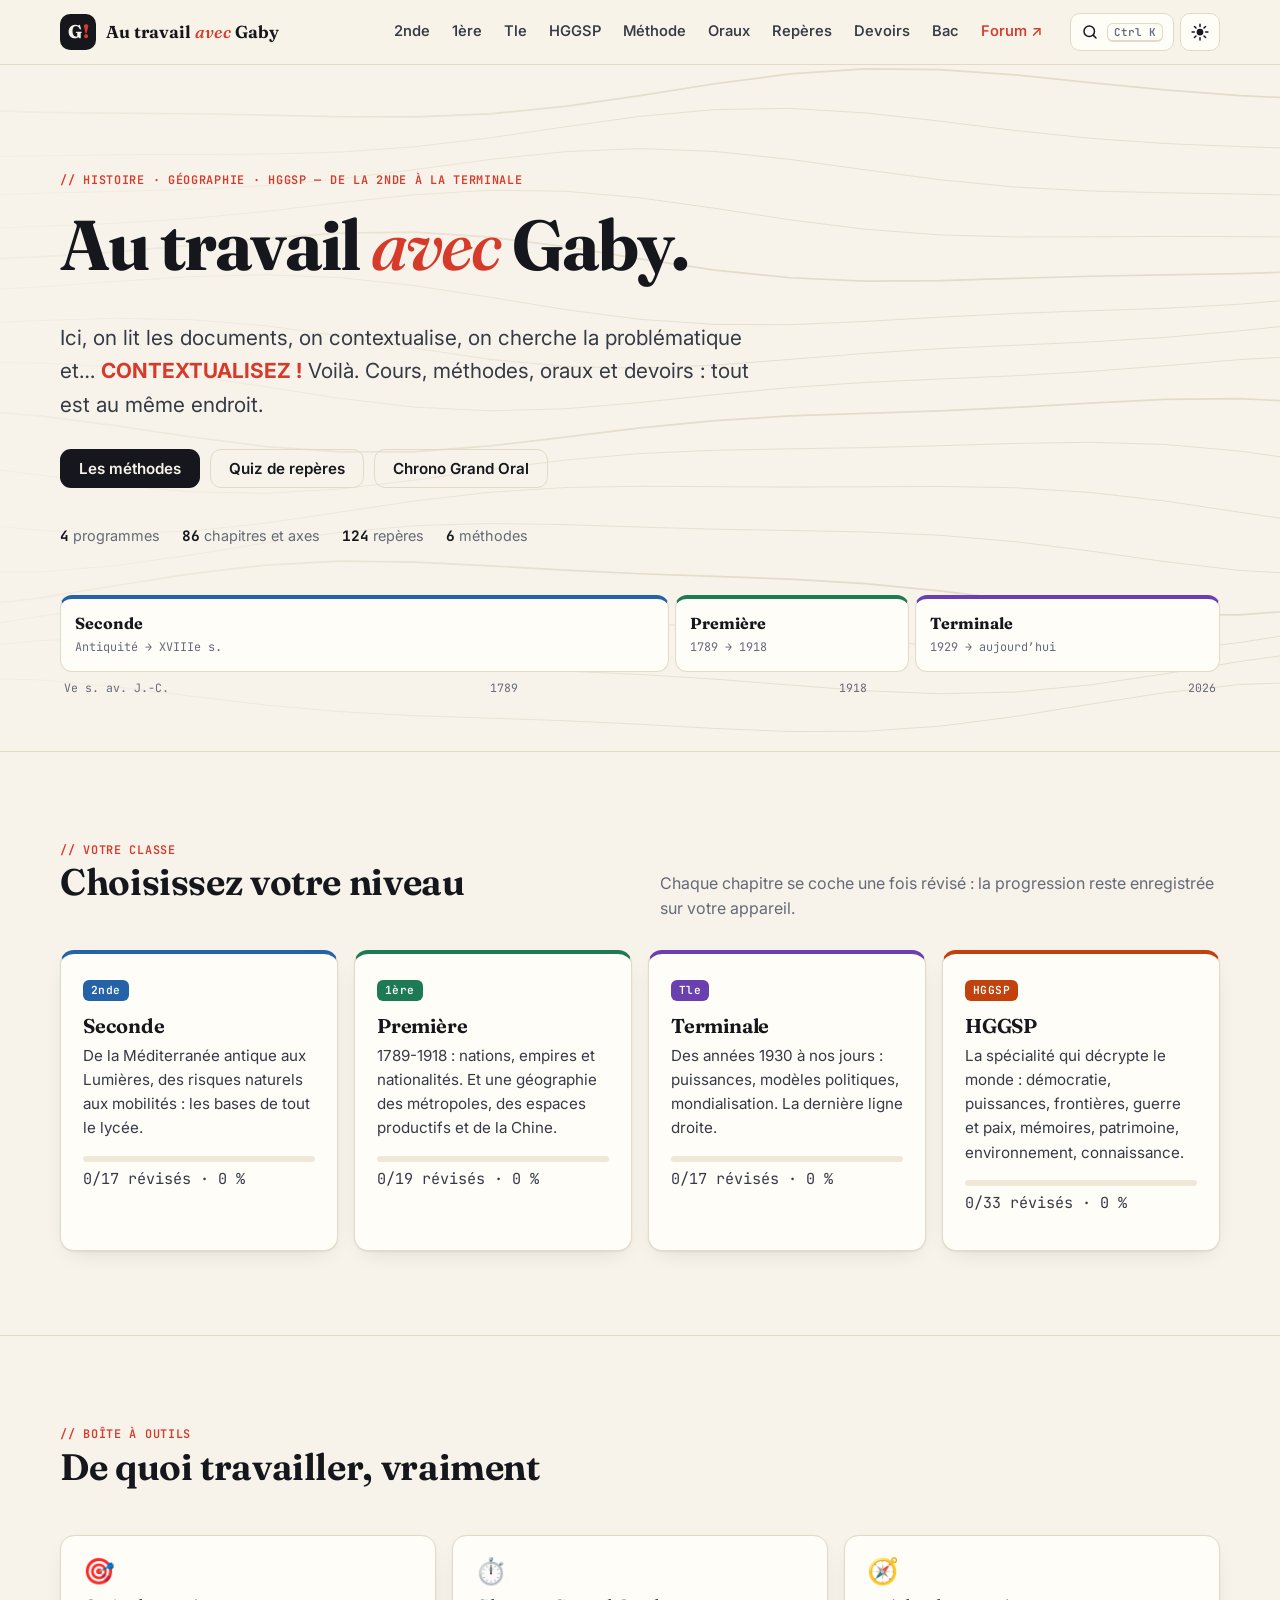
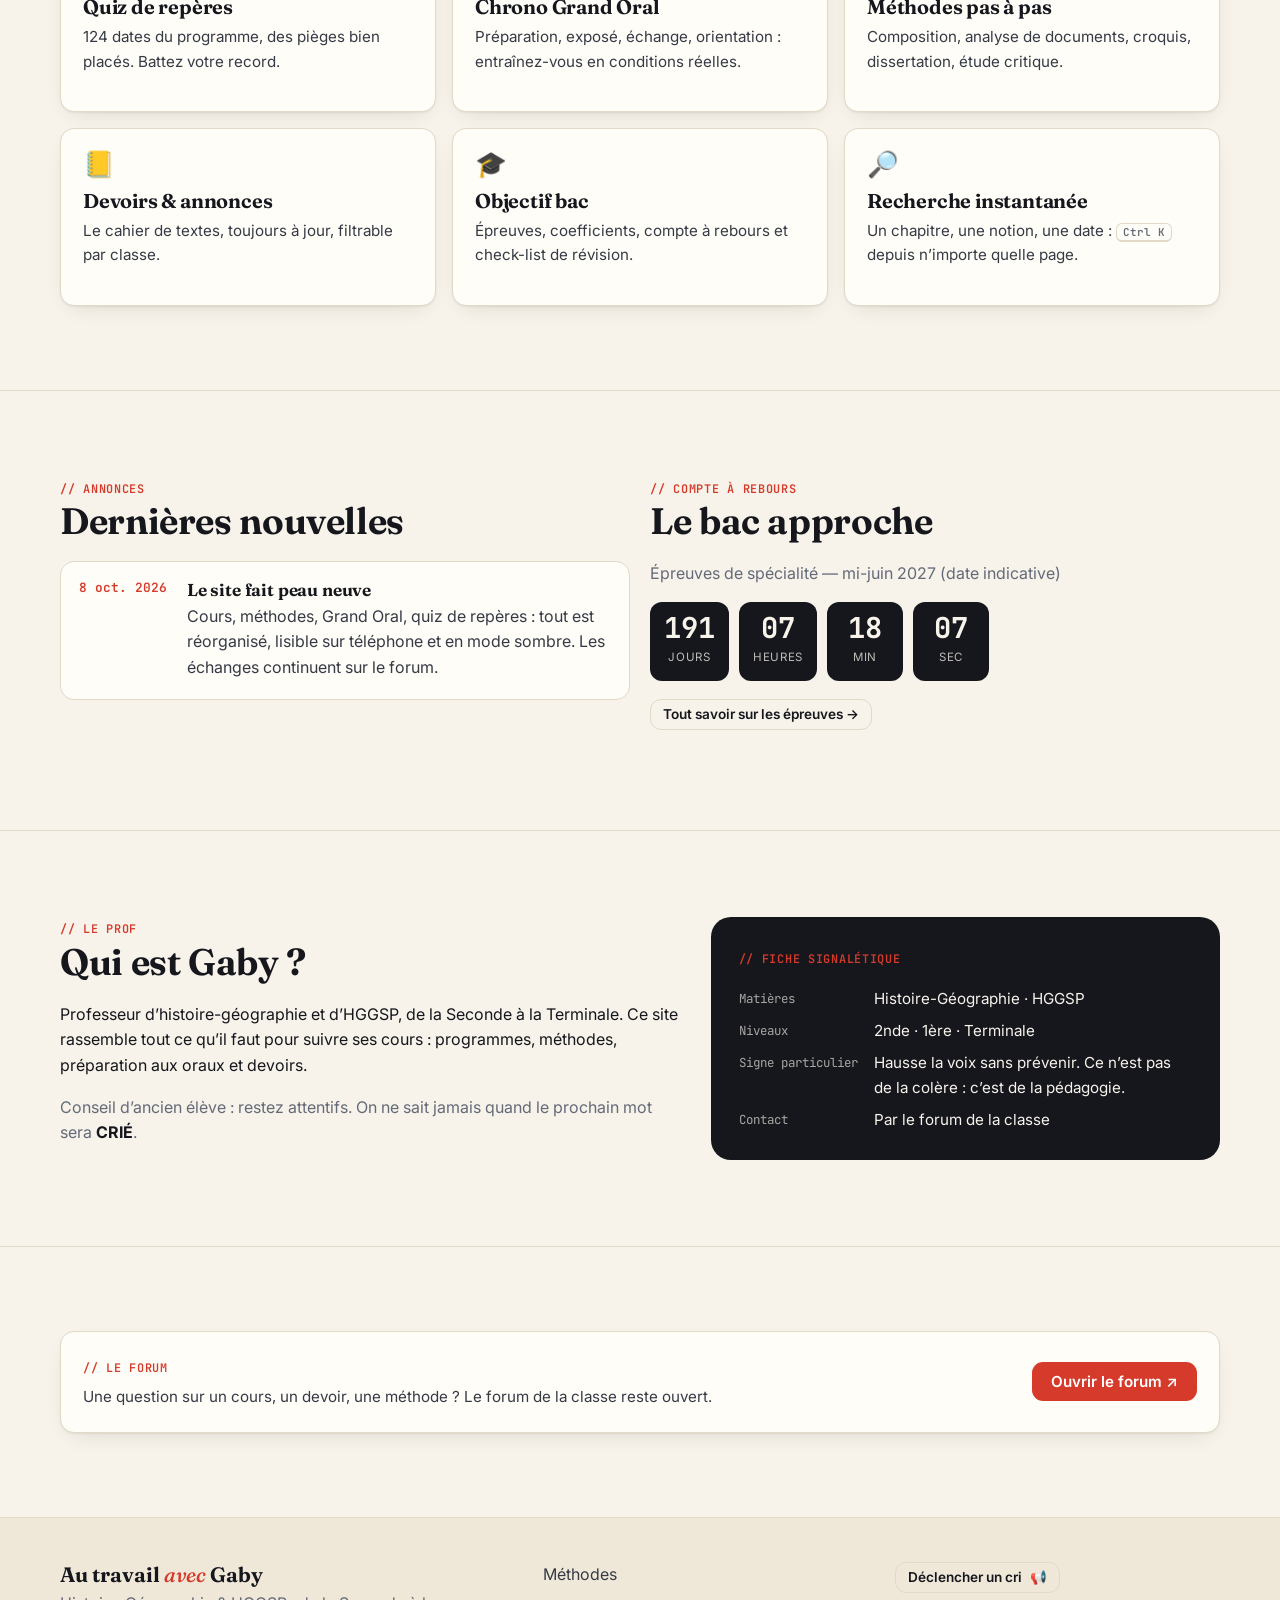
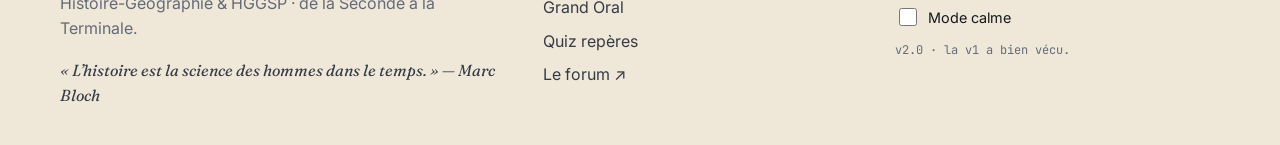
==== index.html @ 2c12bbbc "Nouveau site « Au travail avec Gaby » : programmes, méthodes, oraux, repères, devoirs Site statique " ====
<!doctype html>
<html lang="fr">
<head>
  <meta charset="utf-8">
  <meta name="viewport" content="width=device-width, initial-scale=1">
  <title>Au travail avec Gaby — Histoire-Géo & HGGSP</title>
  <meta name="description" content="Le site de la classe : cours, méthodes, oraux, Grand Oral, repères et devoirs en Histoire-Géographie et HGGSP, de la Seconde à la Terminale.">
  <meta name="theme-color" content="#f7f3ea" media="(prefers-color-scheme: light)">
  <meta name="theme-color" content="#0e1117" media="(prefers-color-scheme: dark)">
  <link rel="icon" href="assets/favicon.svg" type="image/svg+xml">
  <link rel="preconnect" href="https://fonts.googleapis.com">
  <link rel="preconnect" href="https://fonts.gstatic.com" crossorigin>
  <link href="https://fonts.googleapis.com/css2?family=Fraunces:ital,opsz,wght@0,9..144,400..800;1,9..144,400..700&family=Inter:wght@400;500;600;700&family=JetBrains+Mono:wght@400;600&display=swap" rel="stylesheet">
  <link rel="stylesheet" href="assets/style.css">
  <script>
    try { var t = localStorage.getItem("gaby.theme"); if (t) document.documentElement.dataset.theme = t; } catch (e) {}
  </script>
</head>
<body>
  <a class="skip" href="#app">Aller au contenu</a>

  <header class="topbar">
    <div class="wrap topbar__in">
      <a class="brand" href="#/" aria-label="Accueil — Au travail avec Gaby">
        <span class="brand__mark" aria-hidden="true">G<span>!</span></span>
        <span class="brand__txt">Au travail <em>avec</em> Gaby</span>
      </a>

      <nav class="nav" id="nav" aria-label="Navigation principale">
        <a href="#/niveau/2nde">2nde</a>
        <a href="#/niveau/1ere">1ère</a>
        <a href="#/niveau/tle">Tle</a>
        <a href="#/niveau/hggsp">HGGSP</a>
        <a href="#/methode">Méthode</a>
        <a href="#/oraux">Oraux</a>
        <a href="#/reperes">Repères</a>
        <a href="#/devoirs">Devoirs</a>
        <a href="#/bac">Bac</a>
        <a class="nav__forum" href="https://autravailavecgaby.forumactif.fr/" target="_blank" rel="noopener">Forum <span aria-hidden="true">↗</span></a>
      </nav>

      <div class="tools">
        <button class="iconbtn search-open" type="button" aria-label="Rechercher (Ctrl+K)" title="Rechercher (Ctrl+K)">
          <svg viewBox="0 0 24 24" width="18" height="18" aria-hidden="true"><circle cx="11" cy="11" r="7" fill="none" stroke="currentColor" stroke-width="2"/><path d="M20 20l-3.5-3.5" stroke="currentColor" stroke-width="2" stroke-linecap="round"/></svg>
          <kbd>Ctrl K</kbd>
        </button>
        <button class="iconbtn" id="themeBtn" type="button" aria-label="Changer de thème" title="Clair / sombre">
          <svg class="i-sun" viewBox="0 0 24 24" width="18" height="18" aria-hidden="true"><circle cx="12" cy="12" r="4.5" fill="currentColor"/><g stroke="currentColor" stroke-width="2" stroke-linecap="round"><path d="M12 1.5v3M12 19.5v3M1.5 12h3M19.5 12h3M4.6 4.6l2.1 2.1M17.3 17.3l2.1 2.1M4.6 19.4l2.1-2.1M17.3 6.7l2.1-2.1"/></g></svg>
          <svg class="i-moon" viewBox="0 0 24 24" width="18" height="18" aria-hidden="true"><path d="M20 14.5A8.5 8.5 0 0 1 9.5 4a8.5 8.5 0 1 0 10.5 10.5z" fill="currentColor"/></svg>
        </button>
        <button class="iconbtn menu-btn" id="menuBtn" type="button" aria-label="Menu" aria-expanded="false" aria-controls="nav">
          <svg viewBox="0 0 24 24" width="20" height="20" aria-hidden="true"><path d="M3 6h18M3 12h18M3 18h18" stroke="currentColor" stroke-width="2" stroke-linecap="round"/></svg>
        </button>
      </div>
    </div>
  </header>

  <main id="app" tabindex="-1"></main>

  <footer class="footer">
    <div class="wrap footer__in">
      <div>
        <p class="footer__brand">Au travail <em>avec</em> Gaby</p>
        <p class="muted">Histoire-Géographie &amp; HGGSP · de la Seconde à la Terminale.</p>
        <p class="quote" id="quote"></p>
      </div>
      <div class="footer__links">
        <a href="#/methode">Méthodes</a>
        <a href="#/oraux">Grand Oral</a>
        <a href="#/reperes">Quiz repères</a>
        <a href="https://autravailavecgaby.forumactif.fr/" target="_blank" rel="noopener">Le forum ↗</a>
      </div>
      <div class="footer__fun">
        <button class="btn btn--ghost btn--sm" id="criBtn" type="button" title="Vous êtes prévenus.">Déclencher un cri <span aria-hidden="true">📢</span></button>
        <label class="switch"><input type="checkbox" id="calmToggle"> <span>Mode calme</span></label>
        <p class="tiny mono">v2.0 · la v1 a bien vécu.</p>
      </div>
    </div>
  </footer>

  <div class="cri" id="cri" aria-live="assertive" hidden><span id="criTxt"></span></div>
  <div class="toast" id="toast" role="status" aria-live="polite" hidden></div>

  <div class="palette" id="palette" hidden>
    <div class="palette__box" role="dialog" aria-modal="true" aria-label="Recherche">
      <input id="paletteInput" type="search" placeholder="Un chapitre, une date, une méthode…" autocomplete="off" spellcheck="false">
      <ul id="paletteList" role="listbox"></ul>
      <p class="palette__hint mono">↑↓ pour naviguer · Entrée pour ouvrir · Échap pour fermer</p>
    </div>
  </div>

  <script src="assets/data.js"></script>
  <script src="assets/app.js"></script>
</body>
</html>
---- assets/style.css ----
/* ===== Tokens ===== */
:root {
  --bg: #f7f3ea; --bg-2: #efe8d9; --surface: #fffdf8; --ink: #15171d; --ink-2: #353a45; --muted: #646a78;
  --line: #e2d9c6; --accent: #d63a2a; --accent-ink: #fff; --blue: #1f4e79; --gold: #a87a1c;
  --c2: #2563a8; --c1: #1d7a55; --ct: #6a3fb0; --cs: #c2410c;
  --shadow: 0 1px 2px rgb(30 25 10 / .06), 0 8px 24px -12px rgb(30 25 10 / .18);
  --radius: 14px; --serif: "Fraunces", Georgia, serif; --sans: "Inter", system-ui, sans-serif; --mono: "JetBrains Mono", ui-monospace, monospace;
  color-scheme: light;
}
@media (prefers-color-scheme: dark) {
  :root:not([data-theme="light"]) {
    --bg: #0e1117; --bg-2: #131823; --surface: #161b25; --ink: #ece7dc; --ink-2: #cfc9bd; --muted: #9aa1ae;
    --line: #262d3a; --accent: #ff5a47; --accent-ink: #1a0905; --blue: #86b6e6; --gold: #e3b559;
    --c2: #6aa8ee; --c1: #4cc495; --ct: #a98bf0; --cs: #fb8a4c;
    --shadow: 0 1px 2px rgb(0 0 0 / .4), 0 12px 32px -16px rgb(0 0 0 / .7); color-scheme: dark;
  }
}
:root[data-theme="dark"] {
  --bg: #0e1117; --bg-2: #131823; --surface: #161b25; --ink: #ece7dc; --ink-2: #cfc9bd; --muted: #9aa1ae;
  --line: #262d3a; --accent: #ff5a47; --accent-ink: #1a0905; --blue: #86b6e6; --gold: #e3b559;
  --c2: #6aa8ee; --c1: #4cc495; --ct: #a98bf0; --cs: #fb8a4c;
  --shadow: 0 1px 2px rgb(0 0 0 / .4), 0 12px 32px -16px rgb(0 0 0 / .7); color-scheme: dark;
}

/* ===== Base ===== */
*, *::before, *::after { box-sizing: border-box; }
[hidden] { display: none !important; }
html { -webkit-text-size-adjust: 100%; scroll-behavior: smooth; }
body { margin: 0; background: var(--bg); color: var(--ink); font: 16px/1.6 var(--sans); overflow-x: hidden; }
img, svg { max-width: 100%; }
a { color: inherit; }
h1, h2, h3, h4 { font-family: var(--serif); line-height: 1.15; margin: 0 0 .5em; font-weight: 650; letter-spacing: -.01em; }
h1 { font-size: clamp(2.3rem, 6vw, 4.4rem); font-weight: 700; letter-spacing: -.025em; }
h2 { font-size: clamp(1.6rem, 3.4vw, 2.3rem); }
h3 { font-size: 1.25rem; }
p { margin: 0 0 1em; }
em { font-style: italic; }
.wrap { width: min(1160px, 100% - 32px); margin-inline: auto; }
.muted { color: var(--muted); }
.mono { font-family: var(--mono); }
.tiny { font-size: .75rem; color: var(--muted); }
.skip { position: absolute; left: -9999px; top: 8px; z-index: 100; background: var(--ink); color: var(--bg); padding: 8px 12px; border-radius: 8px; }
.skip:focus { left: 8px; }
:focus-visible { outline: 3px solid var(--accent); outline-offset: 2px; border-radius: 6px; }
main:focus, main:focus-visible { outline: none; }
kbd { font: 600 .68rem var(--mono); border: 1px solid var(--line); border-bottom-width: 2px; border-radius: 6px; padding: 1px 6px; color: var(--muted); background: var(--surface); }
.label { font: 600 .74rem/1 var(--mono); letter-spacing: .06em; text-transform: uppercase; color: var(--accent); }

/* ===== Topbar ===== */
.topbar { position: sticky; top: 0; z-index: 40; background: color-mix(in srgb, var(--bg) 82%, transparent); backdrop-filter: saturate(1.4) blur(12px); -webkit-backdrop-filter: saturate(1.4) blur(12px); border-bottom: 1px solid var(--line); }
.topbar__in { display: flex; align-items: center; gap: 18px; height: 64px; }
.brand { display: flex; align-items: center; gap: 10px; text-decoration: none; flex-shrink: 0; }
.brand__mark { display: flex; align-items: center; justify-content: center; width: 36px; height: 36px; border-radius: 10px; background: var(--ink); color: var(--bg); font: 800 1.15rem/1 var(--serif); position: relative; }
.brand__mark span { color: var(--accent); margin-left: 1px; }
.brand__txt { font: 650 1.08rem/1 var(--serif); white-space: nowrap; }
.brand__txt em { color: var(--accent); font-weight: 500; }
.nav { display: flex; gap: 2px; margin-left: auto; }
.nav a { text-decoration: none; padding: 8px 10px; border-radius: 9px; font-size: .92rem; font-weight: 550; color: var(--ink-2); white-space: nowrap; }
.nav a:hover { background: var(--bg-2); color: var(--ink); }
.nav a[aria-current="page"] { background: var(--ink); color: var(--bg); }
.nav__forum { color: var(--accent) !important; }
.tools { display: flex; gap: 6px; align-items: center; }
.iconbtn { display: inline-flex; align-items: center; gap: 8px; height: 38px; min-width: 38px; justify-content: center; padding: 0 10px; border-radius: 10px; border: 1px solid var(--line); background: var(--surface); color: var(--ink); cursor: pointer; }
.iconbtn:hover { border-color: var(--ink-2); }
.i-moon { display: none; }
:root[data-theme="dark"] .i-sun { display: none; } :root[data-theme="dark"] .i-moon { display: block; }
@media (prefers-color-scheme: dark) { :root:not([data-theme="light"]) .i-sun { display: none; } :root:not([data-theme="light"]) .i-moon { display: block; } }
.menu-btn { display: none; }

@media (max-width: 1080px) {
  .menu-btn { display: inline-flex; }
  .tools { margin-left: auto; }
  .nav { position: absolute; top: 64px; left: 0; right: 0; flex-direction: column; gap: 0; padding: 8px 16px 16px; background: var(--bg); border-bottom: 1px solid var(--line); box-shadow: var(--shadow); display: none; }
  .nav.open { display: flex; }
  .nav a { padding: 12px; font-size: 1rem; }
}
@media (max-width: 560px) { .search-open kbd { display: none; } .brand__txt { font-size: 1rem; } }

/* ===== Buttons / chips ===== */
.btn { display: inline-flex; align-items: center; gap: 8px; padding: 11px 18px; border-radius: 11px; border: 1px solid transparent; font: 600 .95rem/1 var(--sans); cursor: pointer; text-decoration: none; transition: transform .15s ease, background .15s; }
.btn:active { transform: translateY(1px); }
.btn--primary { background: var(--ink); color: var(--bg); }
.btn--primary:hover { background: var(--accent); color: var(--accent-ink); }
.btn--accent { background: var(--accent); color: var(--accent-ink); }
.btn--ghost { background: transparent; border-color: var(--line); color: var(--ink); }
.btn--ghost:hover { border-color: var(--ink-2); }
.btn--sm { padding: 8px 12px; font-size: .85rem; }
.chips { display: flex; flex-wrap: wrap; gap: 6px; padding: 0; margin: 0; list-style: none; }
.chip { font-size: .82rem; padding: 4px 10px; border-radius: 999px; background: var(--bg-2); border: 1px solid var(--line); color: var(--ink-2); }
.tag { display: inline-block; font: 600 .7rem/1 var(--mono); letter-spacing: .04em; padding: 5px 8px; border-radius: 6px; background: var(--lvl, var(--ink)); color: #fff; }
:root[data-theme="dark"] .tag { color: #0e1117; }
@media (prefers-color-scheme: dark) { :root:not([data-theme="light"]) .tag { color: #0e1117; } }

/* ===== Hero ===== */
.hero { position: relative; padding: clamp(48px, 9vw, 110px) 0 56px; overflow: hidden; border-bottom: 1px solid var(--line); }
.hero__bg { position: absolute; inset: 0; z-index: -1; color: var(--line); opacity: .9; }
.hero__bg svg { width: 100%; height: 100%; }
.hero__kicker { margin-bottom: 18px; }
.hero h1 em { color: var(--accent); font-weight: 500; }
.hero__lead { font-size: clamp(1.08rem, 2vw, 1.3rem); max-width: 720px; color: var(--ink-2); margin: 18px 0 28px; }
.shout { display: inline-block; font-weight: 700; color: var(--ink); transition: color .1s; }
.shout.is-on { animation: shout .9s cubic-bezier(.2,.9,.3,1.4); color: var(--accent); }
@keyframes shout {
  0% { transform: scale(1); } 12% { transform: scale(1.9) rotate(-2deg); } 20% { transform: scale(1.8) translateX(-3px) rotate(2deg); }
  28% { transform: scale(1.85) translateX(3px) rotate(-1deg); } 40% { transform: scale(1.75); } 100% { transform: scale(1); }
}
.hero__cta { display: flex; flex-wrap: wrap; gap: 10px; }
.hero__meta { display: flex; flex-wrap: wrap; gap: 22px; margin-top: 36px; font-size: .9rem; color: var(--muted); }
.hero__meta b { color: var(--ink); font-family: var(--mono); }

/* ===== Timeline (frise programme) ===== */
.frise { margin-top: 48px; }
.frise__bar { display: grid; grid-template-columns: 26fr 10fr 13fr; gap: 6px; }
.frise__seg { text-decoration: none; padding: 14px 14px 12px; border-radius: 12px; background: var(--surface); border: 1px solid var(--line); border-top: 4px solid var(--lvl); transition: transform .2s, box-shadow .2s; min-width: 0; }
.frise__seg:hover { transform: translateY(-3px); box-shadow: var(--shadow); }
.frise__seg b { display: block; font: 700 1rem var(--serif); }
.frise__seg span { font: .74rem var(--mono); color: var(--muted); }
.frise__ticks { display: flex; justify-content: space-between; font: .72rem var(--mono); color: var(--muted); margin-top: 8px; padding: 0 4px; }
@media (max-width: 640px) { .frise__bar { grid-template-columns: 1fr; } .frise__ticks { display: none; } }

/* ===== Sections ===== */
.section { padding: clamp(48px, 7vw, 84px) 0; }
.section + .section { border-top: 1px solid var(--line); }
.section__head { display: flex; align-items: end; justify-content: space-between; gap: 16px; flex-wrap: wrap; margin-bottom: 28px; }
.section__head p { max-width: 560px; margin: 0; color: var(--muted); }
.page-head { padding: clamp(40px, 6vw, 72px) 0 32px; border-bottom: 1px solid var(--line); background: linear-gradient(180deg, color-mix(in srgb, var(--lvl, var(--accent)) 7%, transparent), transparent); }
.page-head p { max-width: 720px; color: var(--ink-2); font-size: 1.1rem; }
.crumbs { font: .8rem var(--mono); color: var(--muted); margin-bottom: 14px; }
.crumbs a { text-decoration: none; } .crumbs a:hover { color: var(--accent); }

/* ===== Cards & grids ===== */
.grid { display: grid; gap: 16px; }
.grid--4 { grid-template-columns: repeat(auto-fill, minmax(250px, 1fr)); }
.grid--3 { grid-template-columns: repeat(auto-fill, minmax(290px, 1fr)); }
.grid--2 { grid-template-columns: repeat(auto-fill, minmax(min(100%, 420px), 1fr)); }
.card { background: var(--surface); border: 1px solid var(--line); border-radius: var(--radius); padding: 22px; box-shadow: var(--shadow); min-width: 0; }
a.card { text-decoration: none; display: block; transition: transform .2s, border-color .2s; }
a.card:hover { transform: translateY(-3px); border-color: var(--lvl, var(--ink-2)); }
.card h3 { margin-bottom: .35em; }
.card p { color: var(--ink-2); font-size: .95rem; }
.card--lvl { border-top: 4px solid var(--lvl); }
.card__icon { font-size: 1.6rem; line-height: 1; margin-bottom: 12px; display: block; }
.progress { height: 6px; background: var(--bg-2); border-radius: 99px; overflow: hidden; margin-top: 14px; }
.progress i { display: block; height: 100%; width: 0; background: var(--lvl, var(--accent)); border-radius: 99px; transition: width .5s ease; }
.progress-txt { font: .74rem var(--mono); color: var(--muted); margin-top: 6px; }
.c2 { --lvl: var(--c2); } .c1 { --lvl: var(--c1); } .ct { --lvl: var(--ct); } .cs { --lvl: var(--cs); }

/* ===== Countdown ===== */
.countdown { display: flex; gap: 10px; flex-wrap: wrap; }
.countdown div { background: var(--ink); color: var(--bg); border-radius: 12px; padding: 12px 14px; min-width: 76px; text-align: center; }
.countdown b { display: block; font: 700 1.8rem/1 var(--mono); }
.countdown span { font-size: .72rem; opacity: .75; text-transform: uppercase; letter-spacing: .06em; }

/* ===== Annonces / devoirs ===== */
.feed { display: grid; gap: 12px; }
.feed__item { display: grid; grid-template-columns: 92px 1fr; gap: 16px; padding: 18px; background: var(--surface); border: 1px solid var(--line); border-radius: var(--radius); }
.feed__date { font: 600 .8rem/1.3 var(--mono); color: var(--accent); }
.feed__item h3 { font-size: 1.08rem; margin-bottom: 4px; }
.feed__item p { margin: 0; color: var(--ink-2); }
@media (max-width: 520px) { .feed__item { grid-template-columns: 1fr; gap: 6px; } }
.empty { text-align: center; padding: 40px 20px; border: 2px dashed var(--line); border-radius: var(--radius); color: var(--muted); }
.empty b { display: block; font: 650 1.2rem var(--serif); color: var(--ink); margin-bottom: 6px; }

/* ===== Prof ===== */
.prof { display: grid; grid-template-columns: 1.1fr .9fr; gap: 28px; align-items: center; }
.prof__card { background: var(--ink); color: var(--bg); border-radius: 20px; padding: 28px; position: relative; overflow: hidden; }
.prof__card .label { color: var(--accent); }
.prof__card dl { margin: 16px 0 0; display: grid; grid-template-columns: auto 1fr; gap: 8px 16px; font-size: .95rem; }
.prof__card dt { font: .78rem var(--mono); opacity: .65; padding-top: 3px; }
.prof__card dd { margin: 0; }
@media (max-width: 800px) { .prof { grid-template-columns: 1fr; } }

/* ===== Level page ===== */
.tabs { display: flex; gap: 6px; flex-wrap: wrap; margin: 26px 0 0; }
.tab { padding: 9px 16px; border-radius: 999px; border: 1px solid var(--line); background: var(--surface); font-weight: 600; cursor: pointer; color: var(--ink-2); font-size: .95rem; }
.tab[aria-selected="true"] { background: var(--lvl); border-color: var(--lvl); color: #fff; }
:root[data-theme="dark"] .tab[aria-selected="true"] { color: #0e1117; }
@media (prefers-color-scheme: dark) { :root:not([data-theme="light"]) .tab[aria-selected="true"] { color: #0e1117; } }
.part__sub { font-family: var(--serif); font-style: italic; color: var(--muted); font-size: 1.1rem; margin: 26px 0 18px; }
.theme { background: var(--surface); border: 1px solid var(--line); border-radius: var(--radius); margin-bottom: 14px; overflow: hidden; }
.theme > summary { list-style: none; cursor: pointer; padding: 20px 22px; display: grid; grid-template-columns: auto 1fr auto; gap: 16px; align-items: center; }
.theme > summary::-webkit-details-marker { display: none; }
.theme__num { font: 700 .82rem var(--mono); color: var(--lvl); border: 1.5px solid var(--lvl); border-radius: 8px; padding: 5px 8px; }
.theme__title { font: 650 1.12rem/1.3 var(--serif); }
.theme__count { font: .75rem var(--mono); color: var(--muted); white-space: nowrap; }
.theme__chev { transition: transform .2s; color: var(--muted); }
.theme[open] .theme__chev { transform: rotate(180deg); }
.theme__body { padding: 0 22px 22px; display: grid; gap: 12px; }
.chap { border: 1px solid var(--line); border-radius: 12px; padding: 16px 16px 14px; background: var(--bg); }
.chap__top { display: flex; gap: 12px; align-items: flex-start; }
.chap h4 { font: 600 1rem/1.4 var(--sans); margin: 0 0 10px; flex: 1; }
.chap__lbl { font: 600 .68rem var(--mono); letter-spacing: .05em; text-transform: uppercase; color: var(--muted); margin: 10px 0 6px; }
.reps { margin: 0; padding: 0; list-style: none; display: grid; gap: 4px; font-size: .9rem; }
.reps li { display: flex; gap: 10px; }
.reps b { font: 600 .82rem/1.6 var(--mono); color: var(--lvl); white-space: nowrap; }
.check { display: inline-flex; align-items: center; gap: 6px; font-size: .8rem; color: var(--muted); cursor: pointer; white-space: nowrap; user-select: none; }
.check input { width: 18px; height: 18px; accent-color: var(--lvl); cursor: pointer; }
.callout { border-left: 3px solid var(--lvl, var(--accent)); background: color-mix(in srgb, var(--lvl, var(--accent)) 8%, transparent); padding: 12px 14px; border-radius: 0 10px 10px 0; font-size: .92rem; }
.callout b { font: 600 .7rem var(--mono); text-transform: uppercase; letter-spacing: .05em; display: block; margin-bottom: 2px; color: var(--lvl, var(--accent)); }

/* ===== Méthode ===== */
.steps { counter-reset: s; list-style: none; padding: 0; margin: 16px 0; display: grid; gap: 10px; }
.steps li { counter-increment: s; display: grid; grid-template-columns: 34px 1fr; gap: 12px; }
.steps li::before { content: counter(s); display: grid; place-items: center; width: 30px; height: 30px; border-radius: 50%; background: var(--ink); color: var(--bg); font: 700 .85rem var(--mono); }
.steps b { display: block; }
.steps span { color: var(--ink-2); font-size: .93rem; }
.pitfalls { margin: 0; padding-left: 0; list-style: none; display: grid; gap: 4px; font-size: .9rem; color: var(--ink-2); }
.pitfalls li::before { content: "✕ "; color: var(--accent); font-weight: 700; }
.method { scroll-margin-top: 84px; }
.method__head { display: flex; gap: 12px; align-items: center; justify-content: space-between; flex-wrap: wrap; }

/* ===== Timer (Grand Oral) ===== */
.timer { display: grid; grid-template-columns: 280px 1fr; gap: 28px; align-items: center; }
.ring { position: relative; width: 260px; height: 260px; margin: auto; }
.ring svg { transform: rotate(-90deg); width: 100%; height: 100%; }
.ring circle { fill: none; stroke-width: 12; }
.ring .bg { stroke: var(--bg-2); }
.ring .fg { stroke: var(--accent); stroke-linecap: round; transition: stroke-dashoffset .3s linear; }
.ring__txt { position: absolute; inset: 0; display: grid; place-content: center; text-align: center; }
.ring__time { font: 700 3.2rem/1 var(--mono); letter-spacing: -.03em; }
.ring__phase { font-size: .85rem; color: var(--muted); margin-top: 6px; }
.phases { display: grid; gap: 8px; margin: 0 0 18px; padding: 0; list-style: none; }
.phases li { display: grid; grid-template-columns: 1fr auto; gap: 2px 12px; padding: 12px 14px; border-radius: 12px; border: 1px solid var(--line); background: var(--bg); cursor: pointer; }
.phases li small { grid-column: 1 / -1; color: var(--muted); font-size: .85rem; }
.phases li.is-active { border-color: var(--accent); background: color-mix(in srgb, var(--accent) 8%, var(--surface)); }
.phases li.is-done { opacity: .55; }
.phases b { font-weight: 600; }
.phases code { font: 600 .85rem var(--mono); color: var(--muted); }
.ctrls { display: flex; gap: 8px; flex-wrap: wrap; }
@media (max-width: 760px) { .timer { grid-template-columns: 1fr; } .ring { width: 220px; height: 220px; } .ring__time { font-size: 2.6rem; } }

/* ===== Quiz ===== */
.quiz { max-width: 720px; margin: 0 auto; text-align: center; }
.quiz__q { font: 650 clamp(1.3rem, 3vw, 1.8rem)/1.3 var(--serif); margin: 14px 0 26px; min-height: 2.6em; }
.quiz__opts { display: grid; grid-template-columns: 1fr 1fr; gap: 10px; }
.quiz__opt { padding: 16px; border-radius: 12px; border: 1px solid var(--line); background: var(--surface); font: 600 1.05rem var(--mono); cursor: pointer; color: var(--ink); }
.quiz__opt:hover:not(:disabled) { border-color: var(--ink-2); transform: translateY(-1px); }
.quiz__opt.ok { background: #1d7a55; border-color: #1d7a55; color: #fff; }
.quiz__opt.ko { background: var(--accent); border-color: var(--accent); color: var(--accent-ink); }
.quiz__score { display: flex; justify-content: center; gap: 18px; font: .85rem var(--mono); color: var(--muted); margin-top: 18px; }
.quiz__score b { color: var(--ink); }
.quiz__filters { display: flex; justify-content: center; gap: 6px; flex-wrap: wrap; }
@media (max-width: 480px) { .quiz__opts { grid-template-columns: 1fr; } }
.timeline-list { position: relative; margin: 0; padding: 0 0 0 26px; list-style: none; }
.timeline-list::before { content: ""; position: absolute; left: 7px; top: 6px; bottom: 6px; width: 2px; background: var(--line); }
.timeline-list li { position: relative; padding: 8px 0; display: grid; grid-template-columns: 170px 1fr auto; gap: 14px; align-items: baseline; border-bottom: 1px dashed var(--line); }
.timeline-list li::before { content: ""; position: absolute; left: -24px; top: 15px; width: 12px; height: 12px; border-radius: 50%; background: var(--lvl, var(--accent)); border: 2px solid var(--bg); }
.timeline-list b { font: 600 .9rem var(--mono); }
@media (max-width: 640px) { .timeline-list li { grid-template-columns: 1fr; gap: 2px; } }

/* ===== Cri overlay ===== */
.cri { position: fixed; inset: 0; z-index: 90; display: grid; place-items: center; background: color-mix(in srgb, var(--accent) 92%, black); color: #fff; pointer-events: none; }
.cri span { font: 800 clamp(2.6rem, 12vw, 9rem)/.95 var(--serif); text-align: center; padding: 0 16px; letter-spacing: -.03em; animation: criPop .75s cubic-bezier(.2,.9,.3,1.5) both; }
@keyframes criPop { 0% { transform: scale(.4); opacity: 0; } 30% { transform: scale(1.12) rotate(-2deg); opacity: 1; } 45% { transform: scale(1) rotate(1.5deg); } 60% { transform: rotate(-1deg); } 100% { transform: none; } }
body.shake #app, body.shake .topbar, body.shake .footer { animation: shake .45s linear; }
@keyframes shake { 0%,100% { transform: none; } 20% { transform: translate(-6px, 2px); } 40% { transform: translate(6px, -2px); } 60% { transform: translate(-4px, 1px); } 80% { transform: translate(3px, -1px); } }

/* ===== Toast ===== */
.toast { position: fixed; left: 50%; bottom: 22px; transform: translateX(-50%); z-index: 80; background: var(--ink); color: var(--bg); padding: 12px 18px; border-radius: 12px; box-shadow: var(--shadow); font-size: .93rem; max-width: calc(100% - 32px); animation: toastIn .3s ease both; }
@keyframes toastIn { from { opacity: 0; transform: translate(-50%, 12px); } }

/* ===== Palette ===== */
.palette { position: fixed; inset: 0; z-index: 70; background: rgb(10 10 15 / .45); backdrop-filter: blur(4px); display: grid; align-items: start; justify-items: center; padding: 10vh 16px 16px; }
.palette__box { width: min(640px, 100%); background: var(--surface); border: 1px solid var(--line); border-radius: 16px; box-shadow: 0 30px 80px -20px rgb(0 0 0 / .5); overflow: hidden; }
.palette input { width: 100%; padding: 18px 20px; border: 0; border-bottom: 1px solid var(--line); background: transparent; color: var(--ink); font: 500 1.08rem var(--sans); outline: none; }
.palette ul { list-style: none; margin: 0; padding: 6px; max-height: 56vh; overflow-y: auto; }
.palette li a { display: grid; grid-template-columns: auto 1fr; gap: 2px 12px; padding: 10px 12px; border-radius: 10px; text-decoration: none; }
.palette li a small { grid-column: 2; color: var(--muted); font-size: .8rem; }
.palette li a .tag { grid-row: span 2; align-self: center; }
.palette li[aria-selected="true"] a { background: var(--bg-2); }
.palette__hint { margin: 0; padding: 10px 16px; border-top: 1px solid var(--line); font-size: .72rem; color: var(--muted); }
.palette__empty { padding: 22px; text-align: center; color: var(--muted); }

/* ===== Footer ===== */
.footer { border-top: 1px solid var(--line); padding: 44px 0 36px; background: var(--bg-2); }
.footer__in { display: grid; grid-template-columns: 1.4fr 1fr 1fr; gap: 28px; }
.footer__brand { font: 650 1.3rem var(--serif); margin-bottom: 4px; }
.footer__brand em { color: var(--accent); font-weight: 500; }
.footer__links { display: grid; gap: 8px; align-content: start; }
.footer__links a { text-decoration: none; color: var(--ink-2); } .footer__links a:hover { color: var(--accent); }
.footer__fun { display: grid; gap: 12px; justify-items: start; align-content: start; }
.quote { font-family: var(--serif); font-style: italic; color: var(--ink-2); max-width: 440px; margin: 14px 0 0; }
.switch { display: inline-flex; gap: 8px; align-items: center; font-size: .9rem; cursor: pointer; }
.switch input { width: 18px; height: 18px; accent-color: var(--accent); }
@media (max-width: 760px) { .footer__in { grid-template-columns: 1fr; } }

/* ===== Divers ===== */
.split { display: grid; grid-template-columns: 1fr 1fr; gap: 20px; }
@media (max-width: 800px) { .split { grid-template-columns: 1fr; } }
.list { margin: 0; padding-left: 1.1em; display: grid; gap: 6px; color: var(--ink-2); }
.fade-in { animation: fadeIn .35s ease both; }
@keyframes fadeIn { from { opacity: 0; transform: translateY(6px); } }
.mode-88 .topbar { border-bottom: 2px solid transparent; border-image: linear-gradient(90deg, #ff8a00, #ff2e63, #7a5cff, #00d4ff) 1; }

@media (prefers-reduced-motion: reduce) {
  *, *::before, *::after { animation-duration: .001ms !important; animation-iteration-count: 1 !important; transition-duration: .001ms !important; scroll-behavior: auto !important; }
}
@media print {
  .topbar, .footer, .tabs, .check, .hero__cta, .btn, .toast, .cri, .palette { display: none !important; }
  body { background: #fff; color: #000; }
  .theme { break-inside: avoid; box-shadow: none; }
  .theme__body { display: grid !important; }
}
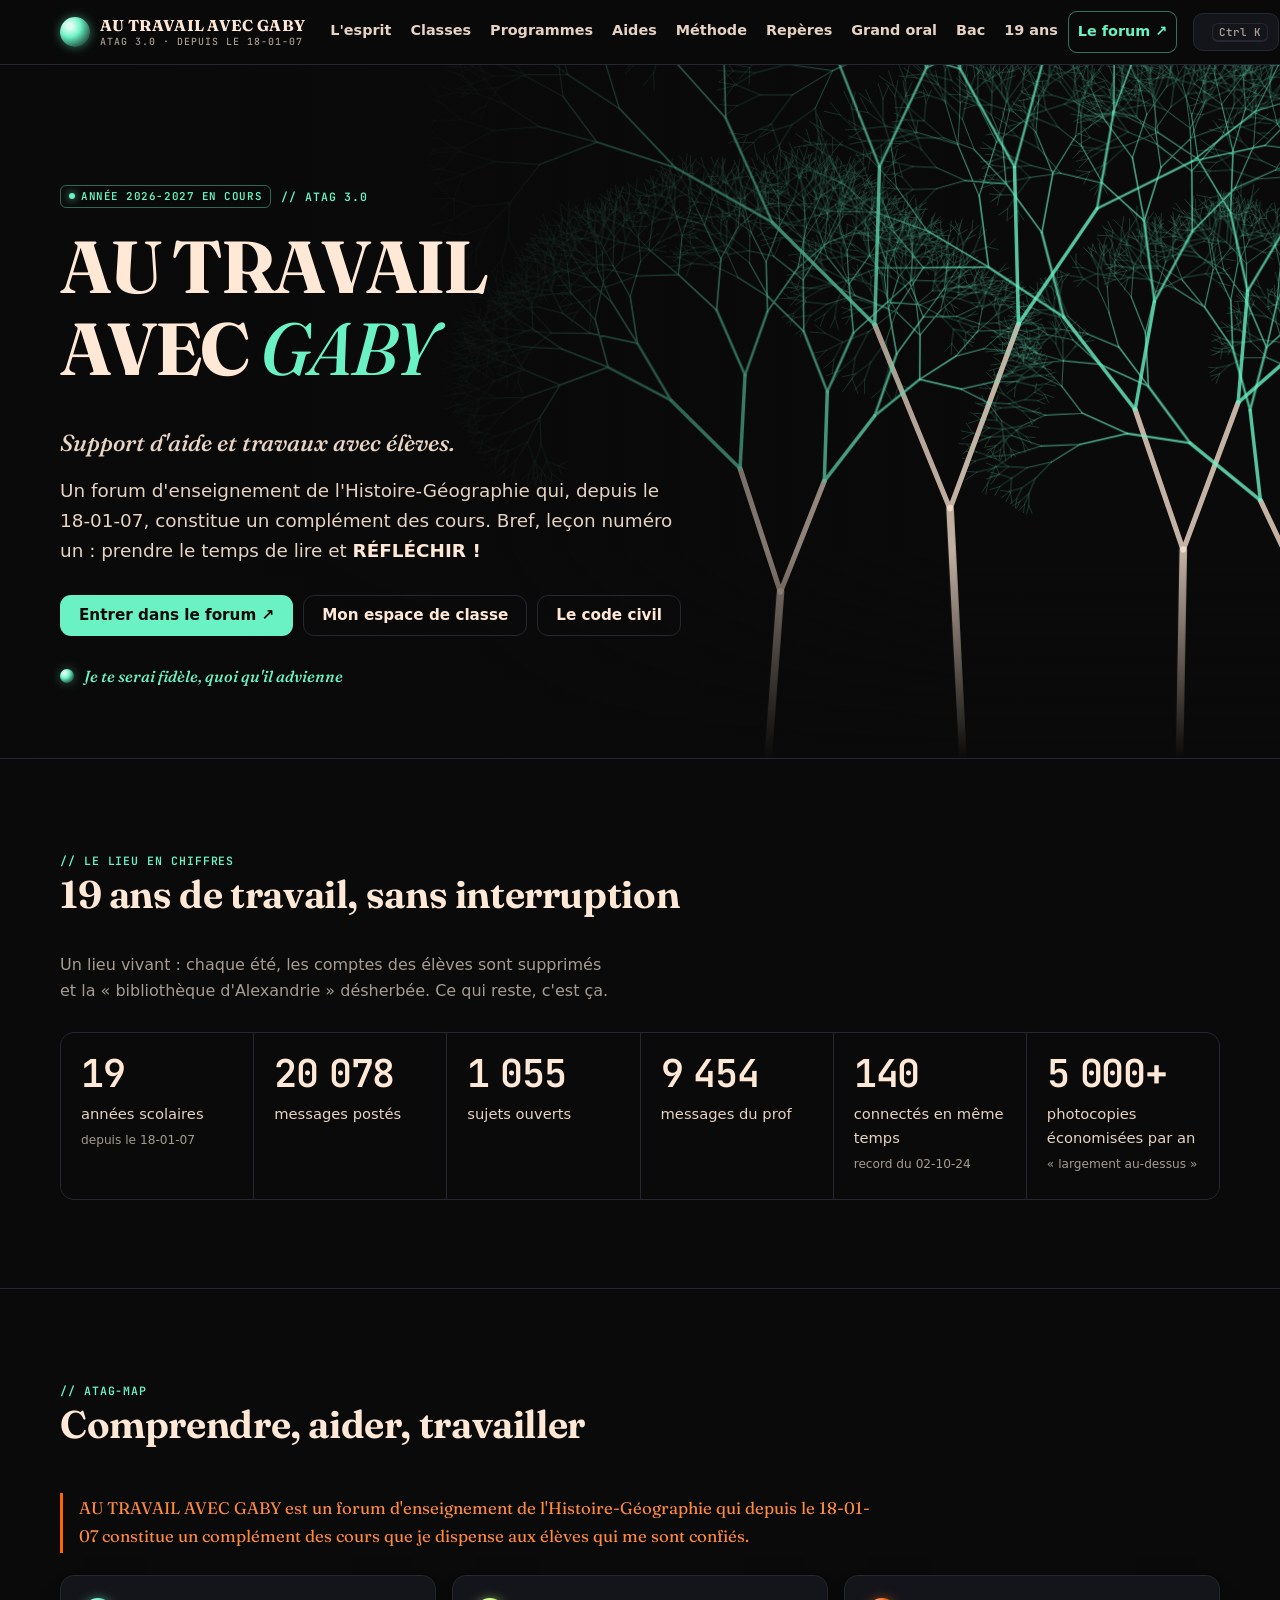
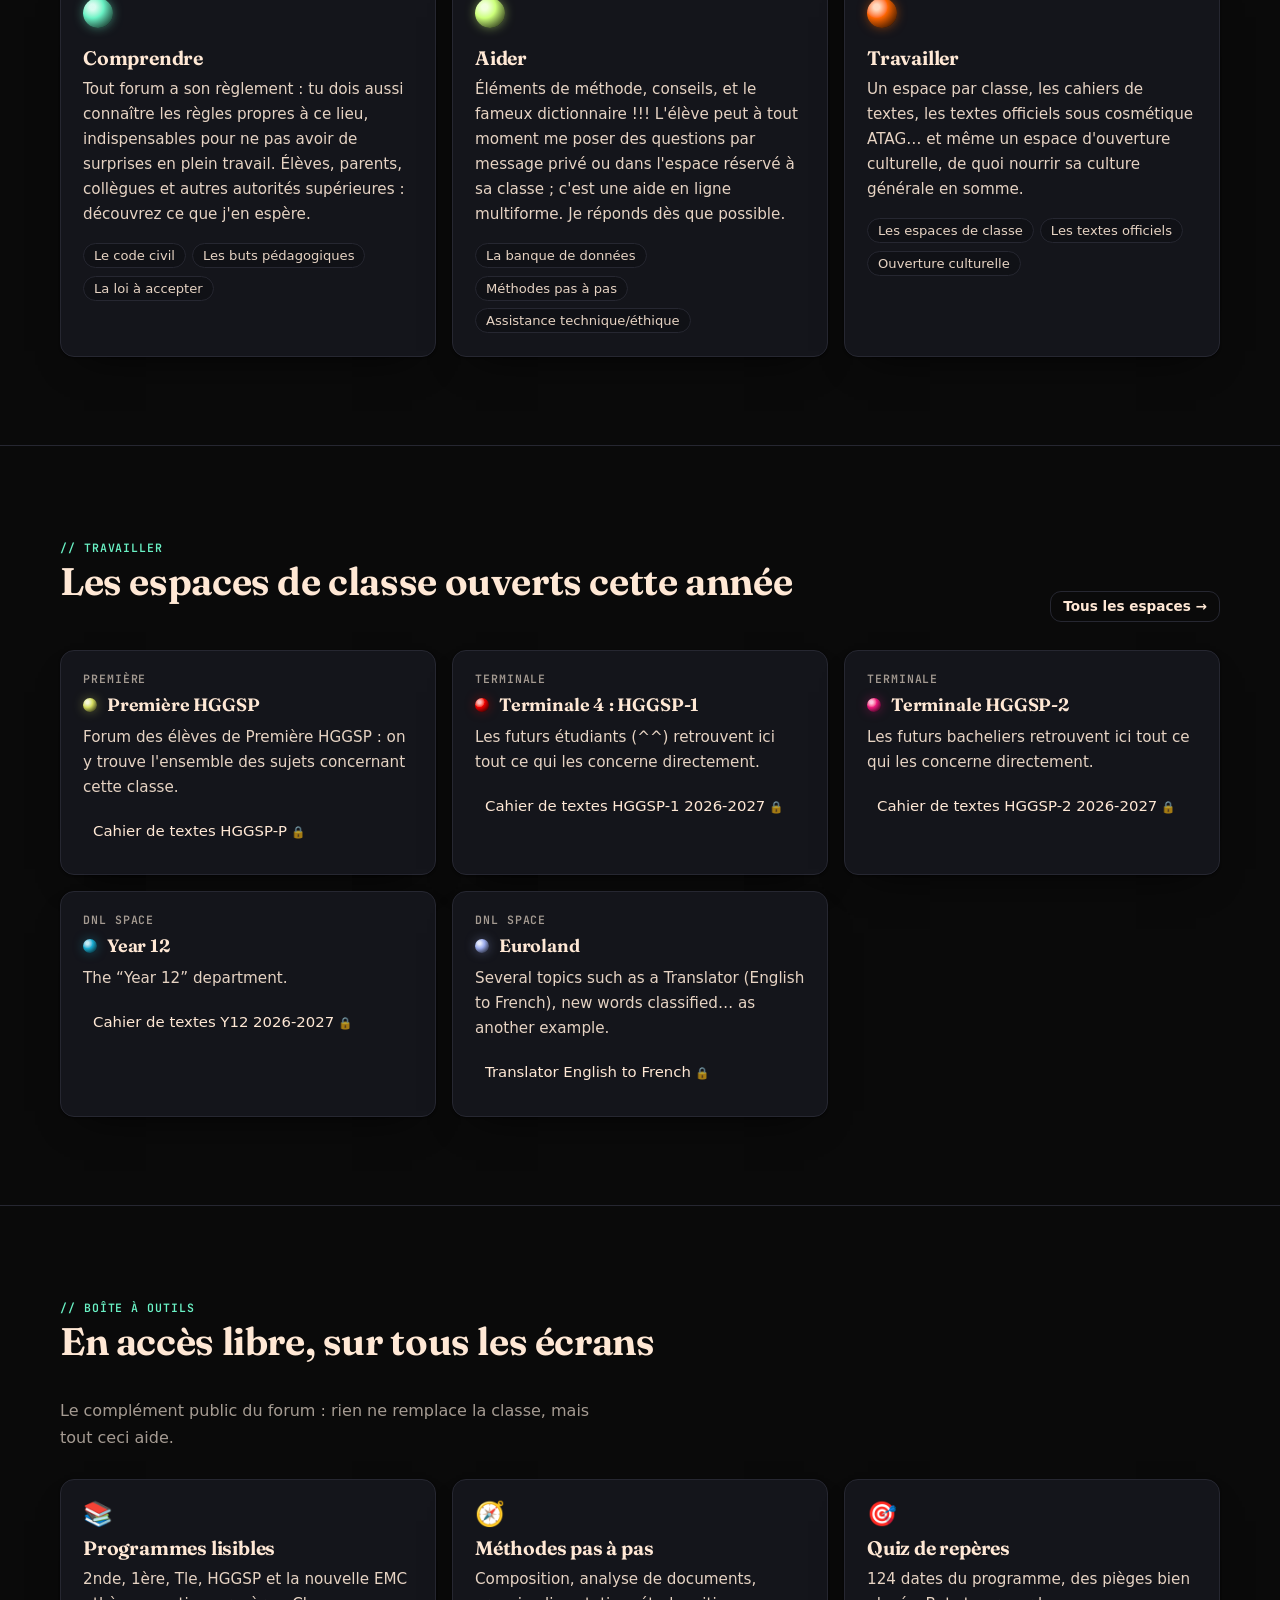
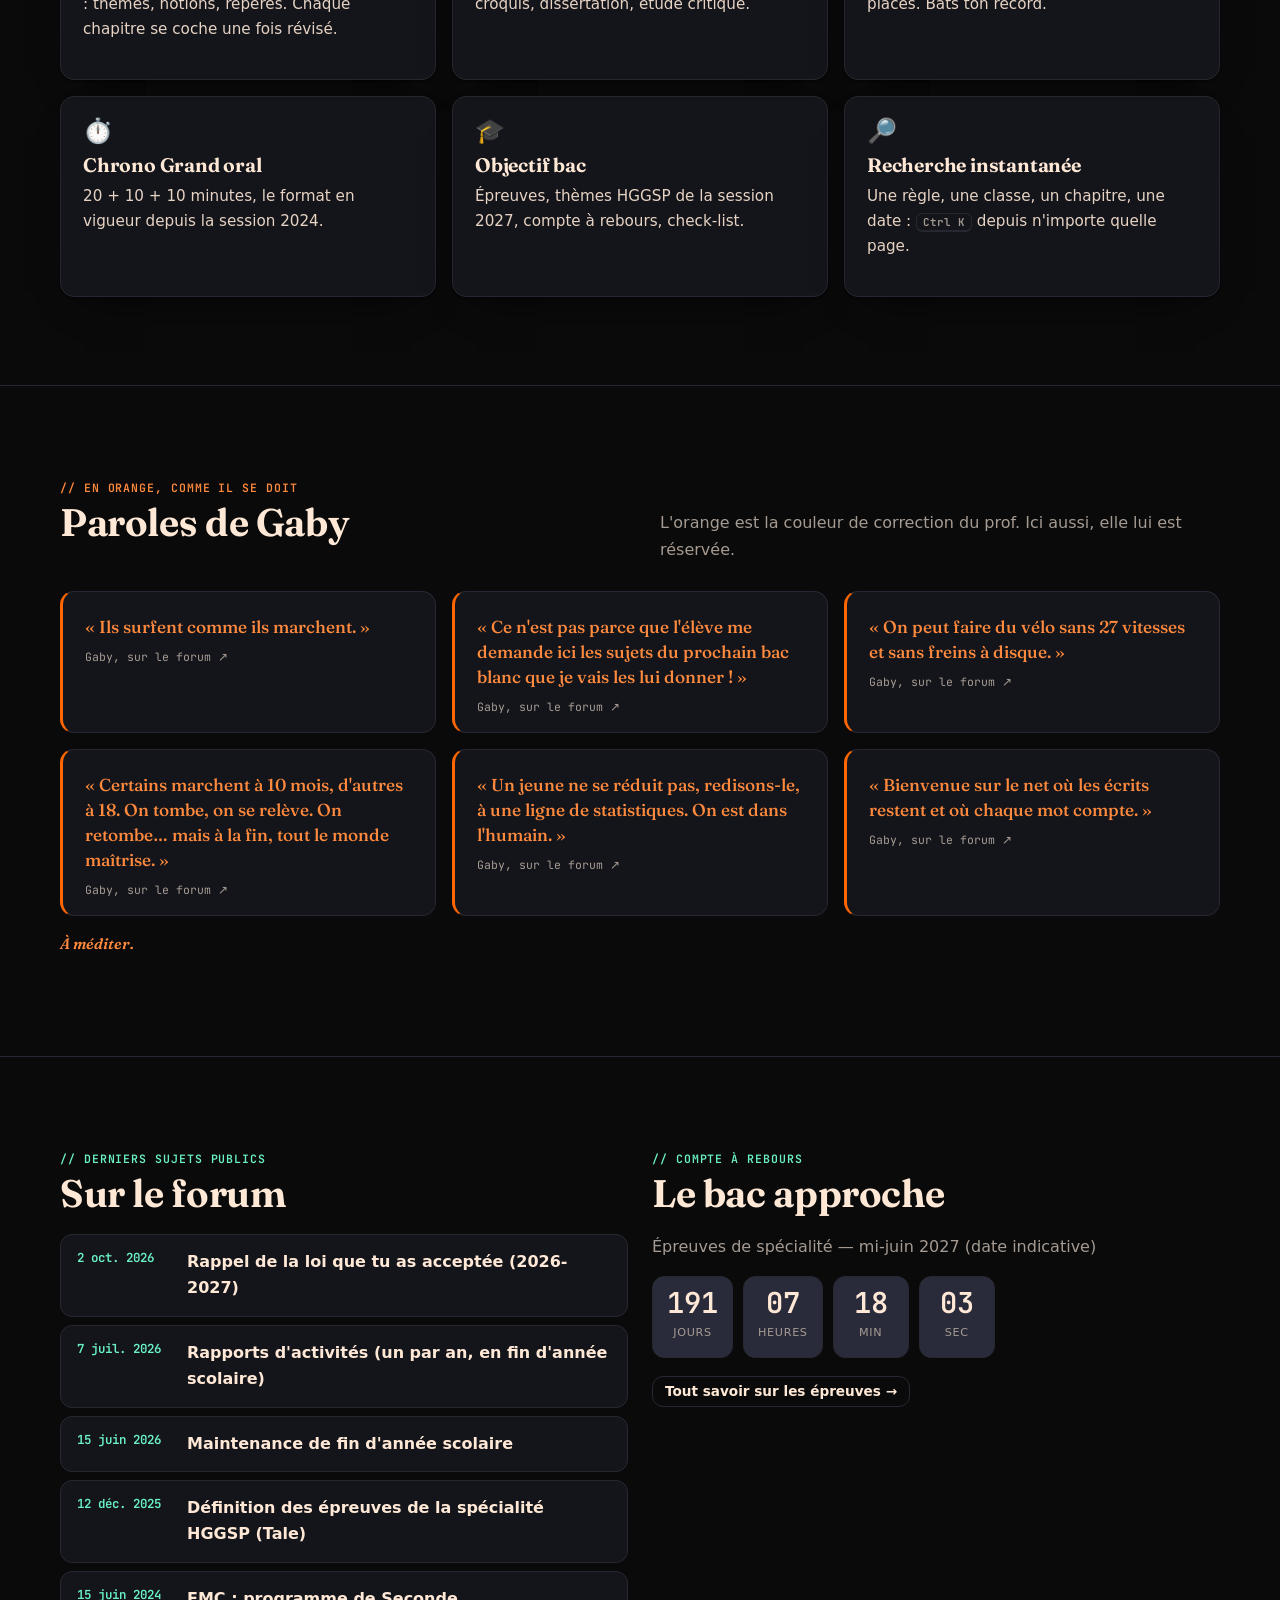
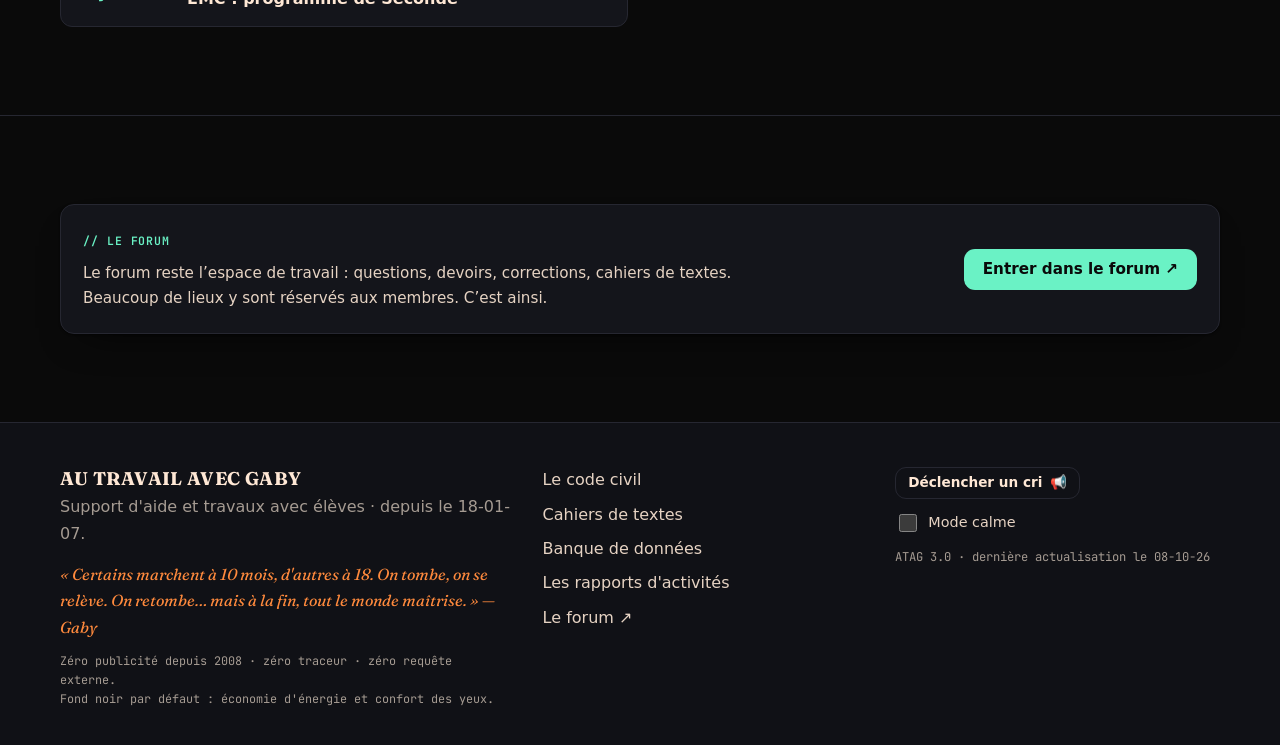
==== commit 6f613d3a: "ATAG 3.0 : refonte à partir du vrai contenu du forum Reprend l'identité et les textes publics du for" ====
--- a/index.html
+++ b/index.html
@@ -3,40 +3,42 @@
 <head>
   <meta charset="utf-8">
   <meta name="viewport" content="width=device-width, initial-scale=1">
-  <title>Au travail avec Gaby — Histoire-Géo & HGGSP</title>
-  <meta name="description" content="Le site de la classe : cours, méthodes, oraux, Grand Oral, repères et devoirs en Histoire-Géographie et HGGSP, de la Seconde à la Terminale.">
-  <meta name="theme-color" content="#f7f3ea" media="(prefers-color-scheme: light)">
-  <meta name="theme-color" content="#0e1117" media="(prefers-color-scheme: dark)">
+  <title>AU TRAVAIL AVEC GABY — Support d'aide et travaux avec élèves</title>
+  <meta name="description" content="Le lieu de travail des élèves de Gaby en Histoire-Géographie, EMC et HGGSP, depuis le 18-01-07 : règles, espaces de classe, programmes, méthodes, Grand oral, repères.">
+  <meta name="theme-color" content="#0a0a0a">
   <link rel="icon" href="assets/favicon.svg" type="image/svg+xml">
-  <link rel="preconnect" href="https://fonts.googleapis.com">
-  <link rel="preconnect" href="https://fonts.gstatic.com" crossorigin>
-  <link href="https://fonts.googleapis.com/css2?family=Fraunces:ital,opsz,wght@0,9..144,400..800;1,9..144,400..700&family=Inter:wght@400;500;600;700&family=JetBrains+Mono:wght@400;600&display=swap" rel="stylesheet">
+  <link rel="preload" href="assets/fonts/fraunces.woff2" as="font" type="font/woff2" crossorigin>
   <link rel="stylesheet" href="assets/style.css">
   <script>
-    try { var t = localStorage.getItem("gaby.theme"); if (t) document.documentElement.dataset.theme = t; } catch (e) {}
+    try { var t = localStorage.getItem("gaby.theme"); if (t === "light") document.documentElement.dataset.theme = "light"; } catch (e) {}
   </script>
 </head>
 <body>
   <a class="skip" href="#app">Aller au contenu</a>
 
+  <p class="mobile-note" id="mobileNote" hidden>
+    <span><b>Règle maison :</b> le téléphone, c'est pour consulter. Pour travailler, c'est au bureau, devant un ordinateur.</span>
+    <button type="button" aria-label="Fermer">×</button>
+  </p>
+
   <header class="topbar">
     <div class="wrap topbar__in">
-      <a class="brand" href="#/" aria-label="Accueil — Au travail avec Gaby">
-        <span class="brand__mark" aria-hidden="true">G<span>!</span></span>
-        <span class="brand__txt">Au travail <em>avec</em> Gaby</span>
+      <a class="brand" href="#/" aria-label="Accueil — AU TRAVAIL AVEC GABY">
+        <span class="planet planet--lg" style="--p:#6af2c5" aria-hidden="true"></span>
+        <span class="brand__txt"><b>AU TRAVAIL AVEC GABY</b><small>ATAG 3.0 · DEPUIS LE 18-01-07</small></span>
       </a>
 
       <nav class="nav" id="nav" aria-label="Navigation principale">
-        <a href="#/niveau/2nde">2nde</a>
-        <a href="#/niveau/1ere">1ère</a>
-        <a href="#/niveau/tle">Tle</a>
-        <a href="#/niveau/hggsp">HGGSP</a>
+        <a href="#/esprit">L'esprit</a>
+        <a href="#/classes">Classes</a>
+        <a href="#/textes">Programmes</a>
+        <a href="#/aides">Aides</a>
         <a href="#/methode">Méthode</a>
-        <a href="#/oraux">Oraux</a>
         <a href="#/reperes">Repères</a>
-        <a href="#/devoirs">Devoirs</a>
+        <a href="#/oraux">Grand oral</a>
         <a href="#/bac">Bac</a>
-        <a class="nav__forum" href="https://autravailavecgaby.forumactif.fr/" target="_blank" rel="noopener">Forum <span aria-hidden="true">↗</span></a>
+        <a href="#/histoire">19 ans</a>
+        <a class="nav__forum" href="https://autravailavecgaby.forumactif.fr/" target="_blank" rel="noopener">Le forum ↗</a>
       </nav>
 
       <div class="tools">
@@ -44,9 +46,9 @@
           <svg viewBox="0 0 24 24" width="18" height="18" aria-hidden="true"><circle cx="11" cy="11" r="7" fill="none" stroke="currentColor" stroke-width="2"/><path d="M20 20l-3.5-3.5" stroke="currentColor" stroke-width="2" stroke-linecap="round"/></svg>
           <kbd>Ctrl K</kbd>
         </button>
-        <button class="iconbtn" id="themeBtn" type="button" aria-label="Changer de thème" title="Clair / sombre">
+        <button class="iconbtn" id="themeBtn" type="button" aria-label="Changer de thème" title="Noir (par défaut) / papier">
+          <svg class="i-moon" viewBox="0 0 24 24" width="18" height="18" aria-hidden="true"><path d="M20 14.5A8.5 8.5 0 0 1 9.5 4a8.5 8.5 0 1 0 10.5 10.5z" fill="currentColor"/></svg>
           <svg class="i-sun" viewBox="0 0 24 24" width="18" height="18" aria-hidden="true"><circle cx="12" cy="12" r="4.5" fill="currentColor"/><g stroke="currentColor" stroke-width="2" stroke-linecap="round"><path d="M12 1.5v3M12 19.5v3M1.5 12h3M19.5 12h3M4.6 4.6l2.1 2.1M17.3 17.3l2.1 2.1M4.6 19.4l2.1-2.1M17.3 6.7l2.1-2.1"/></g></svg>
-          <svg class="i-moon" viewBox="0 0 24 24" width="18" height="18" aria-hidden="true"><path d="M20 14.5A8.5 8.5 0 0 1 9.5 4a8.5 8.5 0 1 0 10.5 10.5z" fill="currentColor"/></svg>
         </button>
         <button class="iconbtn menu-btn" id="menuBtn" type="button" aria-label="Menu" aria-expanded="false" aria-controls="nav">
           <svg viewBox="0 0 24 24" width="20" height="20" aria-hidden="true"><path d="M3 6h18M3 12h18M3 18h18" stroke="currentColor" stroke-width="2" stroke-linecap="round"/></svg>
@@ -60,20 +62,22 @@
   <footer class="footer">
     <div class="wrap footer__in">
       <div>
-        <p class="footer__brand">Au travail <em>avec</em> Gaby</p>
-        <p class="muted">Histoire-Géographie &amp; HGGSP · de la Seconde à la Terminale.</p>
+        <p class="footer__brand">AU TRAVAIL AVEC GABY</p>
+        <p class="muted" style="margin:0">Support d'aide et travaux avec élèves · depuis le 18-01-07.</p>
         <p class="quote" id="quote"></p>
+        <p class="sober">Zéro publicité depuis 2008 · zéro traceur · zéro requête externe.<br>Fond noir par défaut : économie d'énergie et confort des yeux.</p>
       </div>
       <div class="footer__links">
-        <a href="#/methode">Méthodes</a>
-        <a href="#/oraux">Grand Oral</a>
-        <a href="#/reperes">Quiz repères</a>
+        <a href="#/esprit/code-civil">Le code civil</a>
+        <a href="#/classes">Cahiers de textes</a>
+        <a href="#/aides">Banque de données</a>
+        <a href="#/histoire">Les rapports d'activités</a>
         <a href="https://autravailavecgaby.forumactif.fr/" target="_blank" rel="noopener">Le forum ↗</a>
       </div>
       <div class="footer__fun">
         <button class="btn btn--ghost btn--sm" id="criBtn" type="button" title="Vous êtes prévenus.">Déclencher un cri <span aria-hidden="true">📢</span></button>
         <label class="switch"><input type="checkbox" id="calmToggle"> <span>Mode calme</span></label>
-        <p class="tiny mono">v2.0 · la v1 a bien vécu.</p>
+        <p class="tiny mono" id="actualise"></p>
       </div>
     </div>
   </footer>
@@ -83,13 +87,14 @@
 
   <div class="palette" id="palette" hidden>
     <div class="palette__box" role="dialog" aria-modal="true" aria-label="Recherche">
-      <input id="paletteInput" type="search" placeholder="Un chapitre, une date, une méthode…" autocomplete="off" spellcheck="false">
+      <input id="paletteInput" type="search" placeholder="Une règle, une classe, un chapitre, une date…" autocomplete="off" spellcheck="false">
       <ul id="paletteList" role="listbox"></ul>
       <p class="palette__hint mono">↑↓ pour naviguer · Entrée pour ouvrir · Échap pour fermer</p>
     </div>
   </div>
 
   <script src="assets/data.js"></script>
+  <script src="assets/atag.js"></script>
   <script src="assets/app.js"></script>
 </body>
 </html>
--- a/assets/style.css
+++ b/assets/style.css
@@ -1,229 +1,293 @@
-/* ===== Tokens ===== */
+/* ===== Polices (hébergées localement : aucune requête externe) ===== */
+@font-face { font-family: "Fraunces"; src: url("fonts/fraunces.woff2") format("woff2"); font-weight: 400 800; font-style: normal; font-display: swap; }
+@font-face { font-family: "Fraunces"; src: url("fonts/fraunces-italic.woff2") format("woff2"); font-weight: 400 700; font-style: italic; font-display: swap; }
+@font-face { font-family: "JetBrains Mono"; src: url("fonts/jetbrains-mono.woff2") format("woff2"); font-weight: 400 600; font-style: normal; font-display: swap; }
+
+/* ===== Tokens : thème ATAG (noir, par choix du prof : énergie et confort des yeux) ===== */
 :root {
-  --bg: #f7f3ea; --bg-2: #efe8d9; --surface: #fffdf8; --ink: #15171d; --ink-2: #353a45; --muted: #646a78;
-  --line: #e2d9c6; --accent: #d63a2a; --accent-ink: #fff; --blue: #1f4e79; --gold: #a87a1c;
-  --c2: #2563a8; --c1: #1d7a55; --ct: #6a3fb0; --cs: #c2410c;
-  --shadow: 0 1px 2px rgb(30 25 10 / .06), 0 8px 24px -12px rgb(30 25 10 / .18);
-  --radius: 14px; --serif: "Fraunces", Georgia, serif; --sans: "Inter", system-ui, sans-serif; --mono: "JetBrains Mono", ui-monospace, monospace;
-  color-scheme: light;
-}
-@media (prefers-color-scheme: dark) {
-  :root:not([data-theme="light"]) {
-    --bg: #0e1117; --bg-2: #131823; --surface: #161b25; --ink: #ece7dc; --ink-2: #cfc9bd; --muted: #9aa1ae;
-    --line: #262d3a; --accent: #ff5a47; --accent-ink: #1a0905; --blue: #86b6e6; --gold: #e3b559;
-    --c2: #6aa8ee; --c1: #4cc495; --ct: #a98bf0; --cs: #fb8a4c;
-    --shadow: 0 1px 2px rgb(0 0 0 / .4), 0 12px 32px -16px rgb(0 0 0 / .7); color-scheme: dark;
-  }
-}
-:root[data-theme="dark"] {
-  --bg: #0e1117; --bg-2: #131823; --surface: #161b25; --ink: #ece7dc; --ink-2: #cfc9bd; --muted: #9aa1ae;
-  --line: #262d3a; --accent: #ff5a47; --accent-ink: #1a0905; --blue: #86b6e6; --gold: #e3b559;
-  --c2: #6aa8ee; --c1: #4cc495; --ct: #a98bf0; --cs: #fb8a4c;
-  --shadow: 0 1px 2px rgb(0 0 0 / .4), 0 12px 32px -16px rgb(0 0 0 / .7); color-scheme: dark;
+  --bg: #0a0a0a; --bg-2: #101116; --surface: #14151b; --bar: #2a2b3a; --ink: #ffe8d5; --ink-2: #e6d3c3; --muted: #a59b92;
+  --line: #262731; --link: #6af2c5; --anis: #ccff79; --prof: #ff6600; --prof-ink: #ff8a3d; --on-accent: #0a0a0a;
+  --c2: #6feb28; --c1: #f2b416; --ct: #ff5a5f; --cs: #f01880;
+  --shadow: 0 1px 2px rgb(0 0 0 / .5), 0 18px 40px -24px rgb(0 0 0 / .9);
+  --radius: 14px; --serif: "Fraunces", Georgia, serif; --sans: system-ui, -apple-system, "Segoe UI", Roboto, "Helvetica Neue", Arial, sans-serif; --mono: "JetBrains Mono", ui-monospace, Menlo, monospace;
+  color-scheme: dark;
+}
+:root[data-theme="light"] {
+  --bg: #f6f1e7; --bg-2: #eee6d6; --surface: #fffdf8; --bar: #e6dccb; --ink: #17151a; --ink-2: #3a3540; --muted: #6a6470;
+  --line: #e0d5c2; --link: #0a7a5a; --anis: #4d7c0f; --prof: #c2410c; --prof-ink: #c2410c; --on-accent: #fff;
+  --c2: #2f8a12; --c1: #a16207; --ct: #c81e3a; --cs: #be185d;
+  --shadow: 0 1px 2px rgb(30 25 10 / .06), 0 10px 26px -14px rgb(30 25 10 / .22); color-scheme: light;
 }
 
 /* ===== Base ===== */
 *, *::before, *::after { box-sizing: border-box; }
 [hidden] { display: none !important; }
 html { -webkit-text-size-adjust: 100%; scroll-behavior: smooth; }
-body { margin: 0; background: var(--bg); color: var(--ink); font: 16px/1.6 var(--sans); overflow-x: hidden; }
+body { margin: 0; background: var(--bg); color: var(--ink); font: 16px/1.65 var(--sans); overflow-x: hidden; }
 img, svg { max-width: 100%; }
-a { color: inherit; }
-h1, h2, h3, h4 { font-family: var(--serif); line-height: 1.15; margin: 0 0 .5em; font-weight: 650; letter-spacing: -.01em; }
-h1 { font-size: clamp(2.3rem, 6vw, 4.4rem); font-weight: 700; letter-spacing: -.025em; }
-h2 { font-size: clamp(1.6rem, 3.4vw, 2.3rem); }
-h3 { font-size: 1.25rem; }
+a { color: var(--link); text-decoration-thickness: 1px; text-underline-offset: 3px; }
+a:hover { color: var(--anis); }
+h1, h2, h3, h4 { font-family: var(--serif); line-height: 1.12; margin: 0 0 .5em; font-weight: 650; letter-spacing: -.01em; color: var(--ink); }
+h1 { font-size: clamp(2.2rem, 6vw, 4.6rem); font-weight: 700; letter-spacing: -.025em; }
+h2 { font-size: clamp(1.6rem, 3.4vw, 2.4rem); }
+h3 { font-size: 1.22rem; }
 p { margin: 0 0 1em; }
-em { font-style: italic; }
 .wrap { width: min(1160px, 100% - 32px); margin-inline: auto; }
 .muted { color: var(--muted); }
 .mono { font-family: var(--mono); }
-.tiny { font-size: .75rem; color: var(--muted); }
+.tiny { font-size: .76rem; color: var(--muted); }
 .skip { position: absolute; left: -9999px; top: 8px; z-index: 100; background: var(--ink); color: var(--bg); padding: 8px 12px; border-radius: 8px; }
 .skip:focus { left: 8px; }
-:focus-visible { outline: 3px solid var(--accent); outline-offset: 2px; border-radius: 6px; }
+:focus-visible { outline: 3px solid var(--link); outline-offset: 2px; border-radius: 6px; }
 main:focus, main:focus-visible { outline: none; }
-kbd { font: 600 .68rem var(--mono); border: 1px solid var(--line); border-bottom-width: 2px; border-radius: 6px; padding: 1px 6px; color: var(--muted); background: var(--surface); }
-.label { font: 600 .74rem/1 var(--mono); letter-spacing: .06em; text-transform: uppercase; color: var(--accent); }
+kbd { white-space: nowrap; font: 600 .68rem var(--mono); border: 1px solid var(--line); border-bottom-width: 2px; border-radius: 6px; padding: 1px 6px; color: var(--muted); background: var(--surface); }
+.label { font: 600 .72rem/1 var(--mono); letter-spacing: .08em; text-transform: uppercase; color: var(--link); }
+.prof { color: var(--prof-ink); }
+
+/* ===== Planètes (hommage aux icônes du forum) ===== */
+.planet { --p: var(--link); display: inline-block; width: 14px; height: 14px; border-radius: 50%; flex-shrink: 0; vertical-align: -2px;
+  background: radial-gradient(circle at 32% 30%, color-mix(in srgb, var(--p) 25%, #fff) 0 10%, var(--p) 38%, color-mix(in srgb, var(--p) 35%, #000) 78%, #000 100%);
+  box-shadow: 0 0 12px -2px color-mix(in srgb, var(--p) 70%, transparent); }
+.planet--lg { width: 30px; height: 30px; }
 
 /* ===== Topbar ===== */
-.topbar { position: sticky; top: 0; z-index: 40; background: color-mix(in srgb, var(--bg) 82%, transparent); backdrop-filter: saturate(1.4) blur(12px); -webkit-backdrop-filter: saturate(1.4) blur(12px); border-bottom: 1px solid var(--line); }
-.topbar__in { display: flex; align-items: center; gap: 18px; height: 64px; }
-.brand { display: flex; align-items: center; gap: 10px; text-decoration: none; flex-shrink: 0; }
-.brand__mark { display: flex; align-items: center; justify-content: center; width: 36px; height: 36px; border-radius: 10px; background: var(--ink); color: var(--bg); font: 800 1.15rem/1 var(--serif); position: relative; }
-.brand__mark span { color: var(--accent); margin-left: 1px; }
-.brand__txt { font: 650 1.08rem/1 var(--serif); white-space: nowrap; }
-.brand__txt em { color: var(--accent); font-weight: 500; }
-.nav { display: flex; gap: 2px; margin-left: auto; }
-.nav a { text-decoration: none; padding: 8px 10px; border-radius: 9px; font-size: .92rem; font-weight: 550; color: var(--ink-2); white-space: nowrap; }
-.nav a:hover { background: var(--bg-2); color: var(--ink); }
-.nav a[aria-current="page"] { background: var(--ink); color: var(--bg); }
-.nav__forum { color: var(--accent) !important; }
+.topbar { position: sticky; top: 0; z-index: 40; background: color-mix(in srgb, var(--bg) 84%, transparent); backdrop-filter: saturate(1.3) blur(12px); -webkit-backdrop-filter: saturate(1.3) blur(12px); border-bottom: 1px solid var(--line); }
+.topbar__in { display: flex; align-items: center; gap: 16px; height: 64px; }
+.brand { display: flex; align-items: center; gap: 10px; text-decoration: none; flex-shrink: 0; color: var(--ink); }
+.brand:hover { color: var(--ink); }
+.brand__txt { display: grid; line-height: 1.05; }
+.brand__txt b { font: 700 .98rem var(--serif); letter-spacing: .02em; }
+.brand__txt small { font: 500 .62rem var(--mono); color: var(--muted); letter-spacing: .1em; }
+.nav { display: flex; gap: 1px; margin-left: auto; }
+.nav a { text-decoration: none; padding: 8px 9px; border-radius: 9px; font-size: .9rem; font-weight: 550; color: var(--ink-2); white-space: nowrap; }
+.nav a:hover { background: var(--bar); color: var(--ink); }
+.nav a[aria-current="page"] { background: var(--link); color: var(--on-accent); }
+.nav__forum { color: var(--link) !important; border: 1px solid color-mix(in srgb, var(--link) 45%, transparent); }
 .tools { display: flex; gap: 6px; align-items: center; }
 .iconbtn { display: inline-flex; align-items: center; gap: 8px; height: 38px; min-width: 38px; justify-content: center; padding: 0 10px; border-radius: 10px; border: 1px solid var(--line); background: var(--surface); color: var(--ink); cursor: pointer; }
-.iconbtn:hover { border-color: var(--ink-2); }
-.i-moon { display: none; }
-:root[data-theme="dark"] .i-sun { display: none; } :root[data-theme="dark"] .i-moon { display: block; }
-@media (prefers-color-scheme: dark) { :root:not([data-theme="light"]) .i-sun { display: none; } :root:not([data-theme="light"]) .i-moon { display: block; } }
+.iconbtn:hover { border-color: var(--link); }
+.i-sun { display: none; } :root[data-theme="light"] .i-sun { display: block; } :root[data-theme="light"] .i-moon { display: none; }
 .menu-btn { display: none; }
-
-@media (max-width: 1080px) {
+@media (max-width: 1180px) {
   .menu-btn { display: inline-flex; }
   .tools { margin-left: auto; }
-  .nav { position: absolute; top: 64px; left: 0; right: 0; flex-direction: column; gap: 0; padding: 8px 16px 16px; background: var(--bg); border-bottom: 1px solid var(--line); box-shadow: var(--shadow); display: none; }
+  .nav { position: absolute; top: 64px; left: 0; right: 0; flex-direction: column; gap: 0; padding: 8px 16px 16px; background: var(--bg); border-bottom: 1px solid var(--line); box-shadow: var(--shadow); display: none; max-height: calc(100vh - 64px); overflow-y: auto; }
   .nav.open { display: flex; }
   .nav a { padding: 12px; font-size: 1rem; }
-}
-@media (max-width: 560px) { .search-open kbd { display: none; } .brand__txt { font-size: 1rem; } }
-
-/* ===== Buttons / chips ===== */
-.btn { display: inline-flex; align-items: center; gap: 8px; padding: 11px 18px; border-radius: 11px; border: 1px solid transparent; font: 600 .95rem/1 var(--sans); cursor: pointer; text-decoration: none; transition: transform .15s ease, background .15s; }
+  .nav__forum { margin-top: 6px; text-align: center; }
+}
+@media (max-width: 560px) { .search-open kbd { display: none; } }
+@media (max-width: 480px) {
+  .topbar__in { gap: 8px; }
+  .brand { gap: 8px; min-width: 0; }
+  .brand .planet--lg { width: 22px; height: 22px; }
+  .brand__txt { min-width: 0; }
+  .brand__txt b { font-size: .8rem; white-space: nowrap; }
+  .brand__txt small { font-size: .55rem; }
+  .tools { gap: 4px; }
+  .iconbtn { min-width: 36px; height: 36px; padding: 0 8px; }
+  .brand { flex: 1 1 auto; }
+}
+@media (max-width: 400px) {
+  .brand__txt small { display: none; }
+  .brand__txt b { white-space: normal; font-size: .78rem; line-height: 1.1; }
+}
+
+/* ===== Boutons ===== */
+.btn { display: inline-flex; align-items: center; gap: 8px; padding: 12px 18px; border-radius: 11px; border: 1px solid transparent; font: 650 .95rem/1 var(--sans); cursor: pointer; text-decoration: none; transition: transform .15s ease, background .15s, border-color .15s; }
 .btn:active { transform: translateY(1px); }
-.btn--primary { background: var(--ink); color: var(--bg); }
-.btn--primary:hover { background: var(--accent); color: var(--accent-ink); }
-.btn--accent { background: var(--accent); color: var(--accent-ink); }
+.btn--primary { background: var(--link); color: var(--on-accent); }
+.btn--primary:hover { background: var(--anis); color: var(--on-accent); }
 .btn--ghost { background: transparent; border-color: var(--line); color: var(--ink); }
-.btn--ghost:hover { border-color: var(--ink-2); }
+.btn--ghost:hover { border-color: var(--link); color: var(--ink); }
 .btn--sm { padding: 8px 12px; font-size: .85rem; }
 .chips { display: flex; flex-wrap: wrap; gap: 6px; padding: 0; margin: 0; list-style: none; }
-.chip { font-size: .82rem; padding: 4px 10px; border-radius: 999px; background: var(--bg-2); border: 1px solid var(--line); color: var(--ink-2); }
-.tag { display: inline-block; font: 600 .7rem/1 var(--mono); letter-spacing: .04em; padding: 5px 8px; border-radius: 6px; background: var(--lvl, var(--ink)); color: #fff; }
-:root[data-theme="dark"] .tag { color: #0e1117; }
-@media (prefers-color-scheme: dark) { :root:not([data-theme="light"]) .tag { color: #0e1117; } }
+.chip { font-size: .82rem; padding: 4px 10px; border-radius: 999px; background: var(--bg-2); border: 1px solid var(--line); color: var(--ink-2); text-decoration: none; }
+a.chip:hover { border-color: var(--link); color: var(--ink); }
+.tag { display: inline-block; font: 650 .68rem/1 var(--mono); letter-spacing: .04em; padding: 5px 8px; border-radius: 6px; background: var(--lvl, var(--link)); color: #0a0a0a; white-space: nowrap; }
+:root[data-theme="light"] .tag { color: #fff; }
+.badge { display: inline-flex; align-items: center; gap: 6px; font: 600 .68rem/1 var(--mono); letter-spacing: .05em; text-transform: uppercase; padding: 5px 8px; border-radius: 6px; border: 1px solid var(--line); color: var(--muted); white-space: nowrap; }
+.badge--live { color: var(--link); border-color: color-mix(in srgb, var(--link) 40%, transparent); }
+.badge--live::before { content: ""; width: 6px; height: 6px; border-radius: 50%; background: var(--link); box-shadow: 0 0 8px var(--link); }
+.badge--bac { color: var(--prof-ink); border-color: color-mix(in srgb, var(--prof) 50%, transparent); }
 
 /* ===== Hero ===== */
-.hero { position: relative; padding: clamp(48px, 9vw, 110px) 0 56px; overflow: hidden; border-bottom: 1px solid var(--line); }
-.hero__bg { position: absolute; inset: 0; z-index: -1; color: var(--line); opacity: .9; }
-.hero__bg svg { width: 100%; height: 100%; }
-.hero__kicker { margin-bottom: 18px; }
-.hero h1 em { color: var(--accent); font-weight: 500; }
-.hero__lead { font-size: clamp(1.08rem, 2vw, 1.3rem); max-width: 720px; color: var(--ink-2); margin: 18px 0 28px; }
-.shout { display: inline-block; font-weight: 700; color: var(--ink); transition: color .1s; }
-.shout.is-on { animation: shout .9s cubic-bezier(.2,.9,.3,1.4); color: var(--accent); }
-@keyframes shout {
-  0% { transform: scale(1); } 12% { transform: scale(1.9) rotate(-2deg); } 20% { transform: scale(1.8) translateX(-3px) rotate(2deg); }
-  28% { transform: scale(1.85) translateX(3px) rotate(-1deg); } 40% { transform: scale(1.75); } 100% { transform: scale(1); }
-}
+.hero { position: relative; padding: clamp(56px, 10vw, 120px) 0 56px; overflow: hidden; border-bottom: 1px solid var(--line); isolation: isolate; }
+.hero__trees { position: absolute; inset: 0; z-index: -1; pointer-events: none; }
+.hero__trees svg { position: absolute; right: -4%; bottom: 0; width: min(900px, 95%); height: 100%; }
+.hero__trees::after { content: ""; position: absolute; inset: 0; background: linear-gradient(90deg, var(--bg) 0%, color-mix(in srgb, var(--bg) 85%, transparent) 38%, transparent 75%), linear-gradient(0deg, var(--bg), transparent 30%); }
+.tree path { fill: none; stroke-linecap: round; }
+@media (max-width: 700px) { .hero__trees svg { opacity: .45; width: 130%; right: -40%; } }
+.tree .trunk { stroke: color-mix(in srgb, var(--ink) 85%, transparent); }
+.tree .branch { stroke: var(--link); }
+.draw path { stroke-dasharray: var(--len); stroke-dashoffset: var(--len); animation: draw 1.6s cubic-bezier(.4,.1,.2,1) forwards; animation-delay: var(--d); }
+@keyframes draw { to { stroke-dashoffset: 0; } }
+.hero__kicker { margin-bottom: 18px; display: flex; gap: 10px; align-items: center; flex-wrap: wrap; }
+.hero h1 { max-width: 12ch; }
+.hero h1 span { display: block; }
+.hero h1 em { font-style: italic; font-weight: 500; color: var(--link); }
+.hero__slogan { font: italic 500 clamp(1.1rem, 2.2vw, 1.45rem)/1.3 var(--serif); color: var(--ink-2); margin: 14px 0 6px; }
+.hero__lead { font-size: clamp(1.02rem, 1.8vw, 1.15rem); max-width: 640px; color: var(--ink-2); margin: 18px 0 28px; }
+.shout { display: inline-block; font-weight: 750; color: var(--ink); }
+.shout.is-on { animation: shout .9s cubic-bezier(.2,.9,.3,1.4); color: var(--prof-ink); }
+@keyframes shout { 0% { transform: scale(1); } 12% { transform: scale(1.9) rotate(-2deg); } 20% { transform: scale(1.8) translateX(-3px) rotate(2deg); } 28% { transform: scale(1.85) translateX(3px) rotate(-1deg); } 40% { transform: scale(1.75); } 100% { transform: scale(1); } }
 .hero__cta { display: flex; flex-wrap: wrap; gap: 10px; }
-.hero__meta { display: flex; flex-wrap: wrap; gap: 22px; margin-top: 36px; font-size: .9rem; color: var(--muted); }
-.hero__meta b { color: var(--ink); font-family: var(--mono); }
-
-/* ===== Timeline (frise programme) ===== */
-.frise { margin-top: 48px; }
-.frise__bar { display: grid; grid-template-columns: 26fr 10fr 13fr; gap: 6px; }
-.frise__seg { text-decoration: none; padding: 14px 14px 12px; border-radius: 12px; background: var(--surface); border: 1px solid var(--line); border-top: 4px solid var(--lvl); transition: transform .2s, box-shadow .2s; min-width: 0; }
-.frise__seg:hover { transform: translateY(-3px); box-shadow: var(--shadow); }
-.frise__seg b { display: block; font: 700 1rem var(--serif); }
-.frise__seg span { font: .74rem var(--mono); color: var(--muted); }
-.frise__ticks { display: flex; justify-content: space-between; font: .72rem var(--mono); color: var(--muted); margin-top: 8px; padding: 0 4px; }
-@media (max-width: 640px) { .frise__bar { grid-template-columns: 1fr; } .frise__ticks { display: none; } }
+.devise { font: italic 500 1rem var(--serif); color: var(--link); display: flex; align-items: center; gap: 10px; margin-top: 30px; }
+
+/* ===== Stats ===== */
+.stats { display: grid; grid-template-columns: repeat(auto-fit, minmax(170px, 1fr)); gap: 1px; background: var(--line); border: 1px solid var(--line); border-radius: var(--radius); overflow: hidden; }
+.stat { background: var(--bg); padding: 22px 20px; }
+.stat b { display: block; font: 700 clamp(1.7rem, 3.2vw, 2.4rem)/1 var(--mono); color: var(--ink); letter-spacing: -.03em; }
+.stat span { display: block; margin-top: 8px; color: var(--ink-2); font-size: .92rem; }
+.stat small { color: var(--muted); font-size: .76rem; }
 
 /* ===== Sections ===== */
-.section { padding: clamp(48px, 7vw, 84px) 0; }
+.section { padding: clamp(48px, 7vw, 88px) 0; }
 .section + .section { border-top: 1px solid var(--line); }
 .section__head { display: flex; align-items: end; justify-content: space-between; gap: 16px; flex-wrap: wrap; margin-bottom: 28px; }
 .section__head p { max-width: 560px; margin: 0; color: var(--muted); }
-.page-head { padding: clamp(40px, 6vw, 72px) 0 32px; border-bottom: 1px solid var(--line); background: linear-gradient(180deg, color-mix(in srgb, var(--lvl, var(--accent)) 7%, transparent), transparent); }
-.page-head p { max-width: 720px; color: var(--ink-2); font-size: 1.1rem; }
-.crumbs { font: .8rem var(--mono); color: var(--muted); margin-bottom: 14px; }
-.crumbs a { text-decoration: none; } .crumbs a:hover { color: var(--accent); }
-
-/* ===== Cards & grids ===== */
+.page-head { padding: clamp(40px, 6vw, 76px) 0 32px; border-bottom: 1px solid var(--line); background: radial-gradient(1200px 300px at 85% -50%, color-mix(in srgb, var(--lvl, var(--link)) 18%, transparent), transparent 70%); }
+.page-head p { max-width: 740px; color: var(--ink-2); font-size: 1.08rem; }
+.crumbs { font: .78rem var(--mono); color: var(--muted); margin-bottom: 14px; }
+.crumbs a { text-decoration: none; color: var(--muted); } .crumbs a:hover { color: var(--link); }
+.subnav { position: sticky; top: 64px; z-index: 30; background: color-mix(in srgb, var(--bg) 90%, transparent); backdrop-filter: blur(10px); -webkit-backdrop-filter: blur(10px); border-bottom: 1px solid var(--line); }
+.subnav .chips { padding: 10px 0; flex-wrap: nowrap; overflow-x: auto; scrollbar-width: none; }
+.subnav .chips::-webkit-scrollbar { display: none; }
+.anchor { scroll-margin-top: 130px; }
+
+/* ===== Cartes ===== */
 .grid { display: grid; gap: 16px; }
-.grid--4 { grid-template-columns: repeat(auto-fill, minmax(250px, 1fr)); }
-.grid--3 { grid-template-columns: repeat(auto-fill, minmax(290px, 1fr)); }
-.grid--2 { grid-template-columns: repeat(auto-fill, minmax(min(100%, 420px), 1fr)); }
-.card { background: var(--surface); border: 1px solid var(--line); border-radius: var(--radius); padding: 22px; box-shadow: var(--shadow); min-width: 0; }
+.grid--4 { grid-template-columns: repeat(auto-fill, minmax(min(100%, 250px), 1fr)); }
+.grid--3 { grid-template-columns: repeat(auto-fill, minmax(min(100%, 290px), 1fr)); }
+.grid--2 { grid-template-columns: repeat(auto-fill, minmax(min(100%, 440px), 1fr)); }
+.card { background: var(--surface); border: 1px solid var(--line); border-radius: var(--radius); padding: 22px; box-shadow: var(--shadow); min-width: 0; color: var(--ink); }
 a.card { text-decoration: none; display: block; transition: transform .2s, border-color .2s; }
-a.card:hover { transform: translateY(-3px); border-color: var(--lvl, var(--ink-2)); }
+a.card:hover { transform: translateY(-3px); border-color: var(--lvl, var(--link)); color: var(--ink); }
 .card h3 { margin-bottom: .35em; }
 .card p { color: var(--ink-2); font-size: .95rem; }
-.card--lvl { border-top: 4px solid var(--lvl); }
-.card__icon { font-size: 1.6rem; line-height: 1; margin-bottom: 12px; display: block; }
-.progress { height: 6px; background: var(--bg-2); border-radius: 99px; overflow: hidden; margin-top: 14px; }
-.progress i { display: block; height: 100%; width: 0; background: var(--lvl, var(--accent)); border-radius: 99px; transition: width .5s ease; }
+.card--lvl { border-top: 3px solid var(--lvl); }
+.card__icon { font-size: 1.5rem; line-height: 1; margin-bottom: 12px; display: block; }
+.progress { height: 5px; background: var(--bar); border-radius: 99px; overflow: hidden; margin-top: 14px; }
+.progress i { display: block; height: 100%; width: 0; background: var(--lvl, var(--link)); border-radius: 99px; transition: width .5s ease; }
 .progress-txt { font: .74rem var(--mono); color: var(--muted); margin-top: 6px; }
 .c2 { --lvl: var(--c2); } .c1 { --lvl: var(--c1); } .ct { --lvl: var(--ct); } .cs { --lvl: var(--cs); }
-
-/* ===== Countdown ===== */
-.countdown { display: flex; gap: 10px; flex-wrap: wrap; }
-.countdown div { background: var(--ink); color: var(--bg); border-radius: 12px; padding: 12px 14px; min-width: 76px; text-align: center; }
-.countdown b { display: block; font: 700 1.8rem/1 var(--mono); }
-.countdown span { font-size: .72rem; opacity: .75; text-transform: uppercase; letter-spacing: .06em; }
-
-/* ===== Annonces / devoirs ===== */
-.feed { display: grid; gap: 12px; }
-.feed__item { display: grid; grid-template-columns: 92px 1fr; gap: 16px; padding: 18px; background: var(--surface); border: 1px solid var(--line); border-radius: var(--radius); }
-.feed__date { font: 600 .8rem/1.3 var(--mono); color: var(--accent); }
-.feed__item h3 { font-size: 1.08rem; margin-bottom: 4px; }
-.feed__item p { margin: 0; color: var(--ink-2); }
-@media (max-width: 520px) { .feed__item { grid-template-columns: 1fr; gap: 6px; } }
-.empty { text-align: center; padding: 40px 20px; border: 2px dashed var(--line); border-radius: var(--radius); color: var(--muted); }
-.empty b { display: block; font: 650 1.2rem var(--serif); color: var(--ink); margin-bottom: 6px; }
-
-/* ===== Prof ===== */
-.prof { display: grid; grid-template-columns: 1.1fr .9fr; gap: 28px; align-items: center; }
-.prof__card { background: var(--ink); color: var(--bg); border-radius: 20px; padding: 28px; position: relative; overflow: hidden; }
-.prof__card .label { color: var(--accent); }
-.prof__card dl { margin: 16px 0 0; display: grid; grid-template-columns: auto 1fr; gap: 8px 16px; font-size: .95rem; }
-.prof__card dt { font: .78rem var(--mono); opacity: .65; padding-top: 3px; }
-.prof__card dd { margin: 0; }
-@media (max-width: 800px) { .prof { grid-template-columns: 1fr; } }
-
-/* ===== Level page ===== */
+.catbar { display: flex; align-items: center; gap: 12px; background: var(--bar); border-radius: 10px 10px 0 0; padding: 12px 16px; font: 700 .82rem var(--mono); letter-spacing: .12em; color: var(--ink); margin-top: 26px; }
+.catbar + .catbody { border: 1px solid var(--line); border-top: 0; border-radius: 0 0 var(--radius) var(--radius); padding: 16px; background: var(--bg-2); }
+
+/* ===== Espaces de classe ===== */
+.space { display: grid; gap: 10px; align-content: start; }
+.space__top { display: flex; gap: 10px; align-items: center; justify-content: space-between; flex-wrap: wrap; }
+.space h3 { display: flex; align-items: center; gap: 10px; margin: 0; font-size: 1.12rem; }
+.space__desc { margin: 0; color: var(--ink-2); font-size: .93rem; }
+.links { list-style: none; margin: 0; padding: 0; display: grid; gap: 2px; }
+.links a { display: flex; flex-wrap: wrap; gap: 2px 10px; align-items: baseline; justify-content: space-between; padding: 9px 10px; border-radius: 9px; text-decoration: none; color: var(--ink); font-size: .93rem; }
+.links a:hover { background: var(--bar); color: var(--ink); }
+.links a span { min-width: 0; }
+.links small { color: var(--muted); font-size: .76rem; }
+.lock::after { content: " 🔒"; font-size: .78em; opacity: .7; }
+.ext::after { content: " ↗"; color: var(--link); }
+
+/* ===== Citations du prof (orange : sa couleur) ===== */
+.quote-card { position: relative; padding: 22px 22px 18px; border-radius: var(--radius); background: var(--surface); border: 1px solid var(--line); border-left: 3px solid var(--prof); text-decoration: none; display: block; color: var(--ink); }
+.quote-card:hover { border-color: var(--prof); color: var(--ink); }
+.quote-card q { display: block; font: 500 1.08rem/1.45 var(--serif); color: var(--prof-ink); quotes: "« " " »"; }
+.quote-card small { display: block; margin-top: 10px; font: .72rem var(--mono); color: var(--muted); }
+.meditate { font: italic 600 .95rem var(--serif); color: var(--prof-ink); }
+.prof-says { border-left: 3px solid var(--prof); padding: 2px 0 2px 16px; margin: 0 0 1em; color: var(--prof-ink); font-family: var(--serif); font-size: 1.05rem; }
+
+/* ===== Code civil ===== */
+.rules { display: grid; gap: 12px; grid-template-columns: repeat(auto-fill, minmax(min(100%, 340px), 1fr)); counter-reset: r; }
+.rule { position: relative; background: var(--surface); border: 1px solid var(--line); border-radius: var(--radius); padding: 20px 20px 18px 20px; }
+.rule__n { font: 700 .72rem var(--mono); letter-spacing: .1em; color: var(--link); text-transform: uppercase; }
+.rule h3 { margin: 6px 0 8px; font-size: 1.08rem; }
+.rule p { margin: 0; color: var(--ink-2); font-size: .93rem; }
+.rule--orange { border-color: color-mix(in srgb, var(--prof) 60%, transparent); }
+.rule--orange .rule__n, .rule--orange h3 { color: var(--prof-ink); }
+
+/* ===== Barème ===== */
+.scale { position: relative; margin: 34px 0 10px; height: 10px; border-radius: 99px; background: linear-gradient(90deg, #444 0%, #444 33%, var(--prof) 33%, var(--c1) 55%, var(--link) 80%, var(--anis) 100%); }
+.scale__mark { position: absolute; top: 50%; transform: translate(-50%, -50%); width: 20px; height: 20px; border-radius: 50%; background: var(--bg); border: 3px solid var(--ink); cursor: help; }
+.scale__mark b { white-space: nowrap; position: absolute; bottom: 24px; left: 50%; transform: translateX(-50%); font: 700 .95rem var(--mono); color: var(--ink); }
+.scale__ticks { display: flex; justify-content: space-between; font: .72rem var(--mono); color: var(--muted); }
+.calc { display: flex; flex-wrap: wrap; gap: 10px; align-items: end; margin-top: 10px; }
+.calc label { display: grid; gap: 4px; font-size: .8rem; color: var(--muted); }
+.calc input { width: 92px; padding: 10px; border-radius: 10px; border: 1px solid var(--line); background: var(--bg); color: var(--ink); font: 600 1rem var(--mono); }
+.calc output { font: 700 1.4rem var(--mono); color: var(--link); padding: 6px 0; }
+
+/* ===== Frise 19 ans ===== */
+.years { position: relative; display: grid; gap: 0; }
+.years::before { content: ""; position: absolute; left: 76px; top: 0; bottom: 0; width: 2px; background: linear-gradient(var(--link), color-mix(in srgb, var(--link) 15%, transparent)); }
+.year { position: relative; display: grid; grid-template-columns: 64px 1fr; gap: 36px; padding: 16px 0; }
+.year__y { font: 700 1.05rem var(--mono); color: var(--ink); text-align: right; padding-top: 2px; }
+.year__dot { position: absolute; left: 70px; top: 22px; width: 14px; height: 14px; }
+.year h3 { margin: 0 0 4px; font-size: 1.15rem; }
+.year p { margin: 0; color: var(--ink-2); font-size: .95rem; }
+.year .prof-says { margin: 10px 0 0; font-size: .98rem; }
+.year--now h3 { color: var(--link); }
+@media (max-width: 560px) { .years::before { left: 6px; } .year { grid-template-columns: 1fr; gap: 4px; padding-left: 28px; } .year__y { text-align: left; } .year__dot { left: 0; } }
+
+/* ===== Terminal (maintenance) ===== */
+.term { background: #050505; border: 1px solid var(--line); border-radius: var(--radius); padding: 18px 20px; font: .85rem/1.7 var(--mono); color: #b7f7dc; overflow-x: auto; }
+:root[data-theme="light"] .term { background: #15161c; }
+.term b { color: var(--anis); font-weight: 600; }
+.term li { list-style: none; } .term ul { margin: 8px 0 0; padding: 0; }
+.term li::before { content: "$ "; color: #5c6670; }
+
+/* ===== Niveaux (programmes) ===== */
 .tabs { display: flex; gap: 6px; flex-wrap: wrap; margin: 26px 0 0; }
-.tab { padding: 9px 16px; border-radius: 999px; border: 1px solid var(--line); background: var(--surface); font-weight: 600; cursor: pointer; color: var(--ink-2); font-size: .95rem; }
-.tab[aria-selected="true"] { background: var(--lvl); border-color: var(--lvl); color: #fff; }
-:root[data-theme="dark"] .tab[aria-selected="true"] { color: #0e1117; }
-@media (prefers-color-scheme: dark) { :root:not([data-theme="light"]) .tab[aria-selected="true"] { color: #0e1117; } }
+.tab { padding: 9px 16px; border-radius: 999px; border: 1px solid var(--line); background: var(--surface); font: 600 .93rem var(--sans); cursor: pointer; color: var(--ink-2); text-decoration: none; }
+.tab:hover { border-color: var(--lvl, var(--link)); color: var(--ink); }
+.tab[aria-selected="true"] { background: var(--lvl, var(--link)); border-color: var(--lvl, var(--link)); color: #0a0a0a; }
+:root[data-theme="light"] .tab[aria-selected="true"] { color: #fff; }
 .part__sub { font-family: var(--serif); font-style: italic; color: var(--muted); font-size: 1.1rem; margin: 26px 0 18px; }
-.theme { background: var(--surface); border: 1px solid var(--line); border-radius: var(--radius); margin-bottom: 14px; overflow: hidden; }
-.theme > summary { list-style: none; cursor: pointer; padding: 20px 22px; display: grid; grid-template-columns: auto 1fr auto; gap: 16px; align-items: center; }
+.theme { background: var(--surface); border: 1px solid var(--line); border-radius: var(--radius); margin-bottom: 12px; overflow: hidden; }
+.theme > summary { list-style: none; cursor: pointer; padding: 18px 20px; display: grid; grid-template-columns: auto 1fr auto; gap: 14px; align-items: center; }
 .theme > summary::-webkit-details-marker { display: none; }
-.theme__num { font: 700 .82rem var(--mono); color: var(--lvl); border: 1.5px solid var(--lvl); border-radius: 8px; padding: 5px 8px; }
-.theme__title { font: 650 1.12rem/1.3 var(--serif); }
-.theme__count { font: .75rem var(--mono); color: var(--muted); white-space: nowrap; }
+.theme__num { font: 700 .8rem var(--mono); color: var(--lvl); border: 1.5px solid var(--lvl); border-radius: 8px; padding: 5px 8px; }
+.theme__title { font: 650 1.08rem/1.3 var(--serif); }
+.theme__title .badge { margin-left: 8px; vertical-align: 2px; }
+.theme__count { font: .74rem var(--mono); color: var(--muted); white-space: nowrap; }
 .theme__chev { transition: transform .2s; color: var(--muted); }
 .theme[open] .theme__chev { transform: rotate(180deg); }
-.theme__body { padding: 0 22px 22px; display: grid; gap: 12px; }
-.chap { border: 1px solid var(--line); border-radius: 12px; padding: 16px 16px 14px; background: var(--bg); }
+.theme__body { padding: 0 20px 20px; display: grid; gap: 10px; }
+.chap { border: 1px solid var(--line); border-radius: 12px; padding: 14px 16px; background: var(--bg-2); }
 .chap__top { display: flex; gap: 12px; align-items: flex-start; }
-.chap h4 { font: 600 1rem/1.4 var(--sans); margin: 0 0 10px; flex: 1; }
-.chap__lbl { font: 600 .68rem var(--mono); letter-spacing: .05em; text-transform: uppercase; color: var(--muted); margin: 10px 0 6px; }
-.reps { margin: 0; padding: 0; list-style: none; display: grid; gap: 4px; font-size: .9rem; }
+.chap h4 { font: 600 .98rem/1.4 var(--sans); margin: 0 0 8px; flex: 1; color: var(--ink); }
+.chap__lbl { font: 600 .66rem var(--mono); letter-spacing: .06em; text-transform: uppercase; color: var(--muted); margin: 10px 0 6px; }
+.reps { margin: 0; padding: 0; list-style: none; display: grid; gap: 4px; font-size: .9rem; color: var(--ink-2); }
 .reps li { display: flex; gap: 10px; }
-.reps b { font: 600 .82rem/1.6 var(--mono); color: var(--lvl); white-space: nowrap; }
+.reps b { font: 600 .8rem/1.65 var(--mono); color: var(--lvl); white-space: nowrap; }
 .check { display: inline-flex; align-items: center; gap: 6px; font-size: .8rem; color: var(--muted); cursor: pointer; white-space: nowrap; user-select: none; }
-.check input { width: 18px; height: 18px; accent-color: var(--lvl); cursor: pointer; }
-.callout { border-left: 3px solid var(--lvl, var(--accent)); background: color-mix(in srgb, var(--lvl, var(--accent)) 8%, transparent); padding: 12px 14px; border-radius: 0 10px 10px 0; font-size: .92rem; }
-.callout b { font: 600 .7rem var(--mono); text-transform: uppercase; letter-spacing: .05em; display: block; margin-bottom: 2px; color: var(--lvl, var(--accent)); }
+.check input { width: 18px; height: 18px; accent-color: var(--lvl, var(--link)); cursor: pointer; }
+.callout { border-left: 3px solid var(--lvl, var(--link)); background: color-mix(in srgb, var(--lvl, var(--link)) 7%, transparent); padding: 12px 14px; border-radius: 0 10px 10px 0; font-size: .92rem; color: var(--ink-2); }
+.callout b { font: 600 .68rem var(--mono); text-transform: uppercase; letter-spacing: .05em; display: block; margin-bottom: 3px; color: var(--lvl, var(--link)); }
 
 /* ===== Méthode ===== */
 .steps { counter-reset: s; list-style: none; padding: 0; margin: 16px 0; display: grid; gap: 10px; }
 .steps li { counter-increment: s; display: grid; grid-template-columns: 34px 1fr; gap: 12px; }
-.steps li::before { content: counter(s); display: grid; place-items: center; width: 30px; height: 30px; border-radius: 50%; background: var(--ink); color: var(--bg); font: 700 .85rem var(--mono); }
+.steps li::before { content: counter(s); display: grid; place-items: center; width: 30px; height: 30px; border-radius: 50%; background: var(--bar); color: var(--link); font: 700 .85rem var(--mono); border: 1px solid color-mix(in srgb, var(--link) 35%, transparent); }
 .steps b { display: block; }
 .steps span { color: var(--ink-2); font-size: .93rem; }
 .pitfalls { margin: 0; padding-left: 0; list-style: none; display: grid; gap: 4px; font-size: .9rem; color: var(--ink-2); }
-.pitfalls li::before { content: "✕ "; color: var(--accent); font-weight: 700; }
+.pitfalls li::before { content: "✕ "; color: var(--prof-ink); font-weight: 700; }
 .method { scroll-margin-top: 84px; }
 .method__head { display: flex; gap: 12px; align-items: center; justify-content: space-between; flex-wrap: wrap; }
 
-/* ===== Timer (Grand Oral) ===== */
+/* ===== Chrono ===== */
 .timer { display: grid; grid-template-columns: 280px 1fr; gap: 28px; align-items: center; }
 .ring { position: relative; width: 260px; height: 260px; margin: auto; }
 .ring svg { transform: rotate(-90deg); width: 100%; height: 100%; }
-.ring circle { fill: none; stroke-width: 12; }
-.ring .bg { stroke: var(--bg-2); }
-.ring .fg { stroke: var(--accent); stroke-linecap: round; transition: stroke-dashoffset .3s linear; }
+.ring circle { fill: none; stroke-width: 10; }
+.ring .bg { stroke: var(--bar); }
+.ring .fg { stroke: var(--link); stroke-linecap: round; transition: stroke-dashoffset .3s linear; filter: drop-shadow(0 0 6px color-mix(in srgb, var(--link) 60%, transparent)); }
 .ring__txt { position: absolute; inset: 0; display: grid; place-content: center; text-align: center; }
 .ring__time { font: 700 3.2rem/1 var(--mono); letter-spacing: -.03em; }
 .ring__phase { font-size: .85rem; color: var(--muted); margin-top: 6px; }
 .phases { display: grid; gap: 8px; margin: 0 0 18px; padding: 0; list-style: none; }
-.phases li { display: grid; grid-template-columns: 1fr auto; gap: 2px 12px; padding: 12px 14px; border-radius: 12px; border: 1px solid var(--line); background: var(--bg); cursor: pointer; }
+.phases li { display: grid; grid-template-columns: 1fr auto; gap: 2px 12px; padding: 12px 14px; border-radius: 12px; border: 1px solid var(--line); background: var(--bg-2); cursor: pointer; }
 .phases li small { grid-column: 1 / -1; color: var(--muted); font-size: .85rem; }
-.phases li.is-active { border-color: var(--accent); background: color-mix(in srgb, var(--accent) 8%, var(--surface)); }
-.phases li.is-done { opacity: .55; }
+.phases li.is-active { border-color: var(--link); background: color-mix(in srgb, var(--link) 8%, var(--surface)); }
+.phases li.is-done { opacity: .5; }
 .phases b { font-weight: 600; }
 .phases code { font: 600 .85rem var(--mono); color: var(--muted); }
 .ctrls { display: flex; gap: 8px; flex-wrap: wrap; }
@@ -233,71 +297,96 @@
 .quiz { max-width: 720px; margin: 0 auto; text-align: center; }
 .quiz__q { font: 650 clamp(1.3rem, 3vw, 1.8rem)/1.3 var(--serif); margin: 14px 0 26px; min-height: 2.6em; }
 .quiz__opts { display: grid; grid-template-columns: 1fr 1fr; gap: 10px; }
-.quiz__opt { padding: 16px; border-radius: 12px; border: 1px solid var(--line); background: var(--surface); font: 600 1.05rem var(--mono); cursor: pointer; color: var(--ink); }
-.quiz__opt:hover:not(:disabled) { border-color: var(--ink-2); transform: translateY(-1px); }
-.quiz__opt.ok { background: #1d7a55; border-color: #1d7a55; color: #fff; }
-.quiz__opt.ko { background: var(--accent); border-color: var(--accent); color: var(--accent-ink); }
+.quiz__opt { padding: 16px; border-radius: 12px; border: 1px solid var(--line); background: var(--bg-2); font: 600 1.05rem var(--mono); cursor: pointer; color: var(--ink); }
+.quiz__opt:hover:not(:disabled) { border-color: var(--link); transform: translateY(-1px); }
+.quiz__opt.ok { background: var(--link); border-color: var(--link); color: #0a0a0a; }
+.quiz__opt.ko { background: var(--prof); border-color: var(--prof); color: #0a0a0a; }
 .quiz__score { display: flex; justify-content: center; gap: 18px; font: .85rem var(--mono); color: var(--muted); margin-top: 18px; }
 .quiz__score b { color: var(--ink); }
 .quiz__filters { display: flex; justify-content: center; gap: 6px; flex-wrap: wrap; }
 @media (max-width: 480px) { .quiz__opts { grid-template-columns: 1fr; } }
 .timeline-list { position: relative; margin: 0; padding: 0 0 0 26px; list-style: none; }
 .timeline-list::before { content: ""; position: absolute; left: 7px; top: 6px; bottom: 6px; width: 2px; background: var(--line); }
-.timeline-list li { position: relative; padding: 8px 0; display: grid; grid-template-columns: 170px 1fr auto; gap: 14px; align-items: baseline; border-bottom: 1px dashed var(--line); }
-.timeline-list li::before { content: ""; position: absolute; left: -24px; top: 15px; width: 12px; height: 12px; border-radius: 50%; background: var(--lvl, var(--accent)); border: 2px solid var(--bg); }
-.timeline-list b { font: 600 .9rem var(--mono); }
+.timeline-list li { position: relative; padding: 8px 0; display: grid; grid-template-columns: 170px 1fr auto; gap: 14px; align-items: baseline; border-bottom: 1px dashed var(--line); color: var(--ink-2); }
+.timeline-list li::before { content: ""; position: absolute; left: -24px; top: 15px; width: 12px; height: 12px; border-radius: 50%; background: var(--lvl, var(--link)); border: 2px solid var(--bg); }
+.timeline-list b { font: 600 .9rem var(--mono); color: var(--ink); }
 @media (max-width: 640px) { .timeline-list li { grid-template-columns: 1fr; gap: 2px; } }
 
-/* ===== Cri overlay ===== */
-.cri { position: fixed; inset: 0; z-index: 90; display: grid; place-items: center; background: color-mix(in srgb, var(--accent) 92%, black); color: #fff; pointer-events: none; }
+/* ===== Compte à rebours ===== */
+.countdown { display: flex; gap: 10px; flex-wrap: wrap; }
+.countdown div { background: var(--bar); border: 1px solid var(--line); border-radius: 12px; padding: 12px 14px; min-width: 76px; text-align: center; }
+.countdown b { display: block; font: 700 1.8rem/1 var(--mono); color: var(--ink); }
+.countdown span { font-size: .7rem; color: var(--muted); text-transform: uppercase; letter-spacing: .06em; }
+
+/* ===== Flux ===== */
+.feed { display: grid; gap: 8px; }
+.feed__item { display: grid; grid-template-columns: 96px 1fr; gap: 14px; padding: 14px 16px; background: var(--surface); border: 1px solid var(--line); border-radius: 12px; text-decoration: none; color: var(--ink); }
+.feed__item:hover { border-color: var(--link); color: var(--ink); }
+.feed__date { font: 600 .78rem/1.4 var(--mono); color: var(--link); }
+.feed__item b { font-weight: 600; }
+@media (max-width: 520px) { .feed__item { grid-template-columns: 1fr; gap: 4px; } }
+
+/* ===== Lecture longue ===== */
+.prose { max-width: 760px; }
+.prose p, .prose li { color: var(--ink-2); }
+.prose ul { padding-left: 1.1em; display: grid; gap: 8px; }
+.dedicace { font: italic 500 1.08rem/1.7 var(--serif); color: var(--prof-ink); margin: 0 0 18px; }
+.readtime { font: .74rem var(--mono); color: var(--muted); }
+
+/* ===== Cri ===== */
+.cri { position: fixed; inset: 0; z-index: 90; display: grid; place-items: center; background: var(--prof); color: #0a0a0a; pointer-events: none; }
 .cri span { font: 800 clamp(2.6rem, 12vw, 9rem)/.95 var(--serif); text-align: center; padding: 0 16px; letter-spacing: -.03em; animation: criPop .75s cubic-bezier(.2,.9,.3,1.5) both; }
 @keyframes criPop { 0% { transform: scale(.4); opacity: 0; } 30% { transform: scale(1.12) rotate(-2deg); opacity: 1; } 45% { transform: scale(1) rotate(1.5deg); } 60% { transform: rotate(-1deg); } 100% { transform: none; } }
 body.shake #app, body.shake .topbar, body.shake .footer { animation: shake .45s linear; }
 @keyframes shake { 0%,100% { transform: none; } 20% { transform: translate(-6px, 2px); } 40% { transform: translate(6px, -2px); } 60% { transform: translate(-4px, 1px); } 80% { transform: translate(3px, -1px); } }
 
-/* ===== Toast ===== */
+/* ===== Toast, note mobile ===== */
 .toast { position: fixed; left: 50%; bottom: 22px; transform: translateX(-50%); z-index: 80; background: var(--ink); color: var(--bg); padding: 12px 18px; border-radius: 12px; box-shadow: var(--shadow); font-size: .93rem; max-width: calc(100% - 32px); animation: toastIn .3s ease both; }
 @keyframes toastIn { from { opacity: 0; transform: translate(-50%, 12px); } }
-
-/* ===== Palette ===== */
-.palette { position: fixed; inset: 0; z-index: 70; background: rgb(10 10 15 / .45); backdrop-filter: blur(4px); display: grid; align-items: start; justify-items: center; padding: 10vh 16px 16px; }
-.palette__box { width: min(640px, 100%); background: var(--surface); border: 1px solid var(--line); border-radius: 16px; box-shadow: 0 30px 80px -20px rgb(0 0 0 / .5); overflow: hidden; }
+.mobile-note { display: none; }
+@media (max-width: 700px) {
+  .mobile-note:not([hidden]) { display: flex; gap: 12px; align-items: flex-start; margin: 0; padding: 10px 16px; background: var(--bar); color: var(--ink-2); font-size: .82rem; border-bottom: 1px solid var(--line); }
+  .mobile-note button { margin-left: auto; background: none; border: 0; color: var(--muted); font-size: 1.1rem; cursor: pointer; padding: 0 4px; }
+}
+
+/* ===== Palette de recherche ===== */
+.palette { position: fixed; inset: 0; z-index: 70; background: rgb(0 0 0 / .6); backdrop-filter: blur(4px); display: grid; align-items: start; justify-items: center; padding: 10vh 16px 16px; }
+.palette__box { width: min(640px, 100%); background: var(--surface); border: 1px solid var(--line); border-radius: 16px; box-shadow: 0 30px 80px -20px rgb(0 0 0 / .7); overflow: hidden; }
 .palette input { width: 100%; padding: 18px 20px; border: 0; border-bottom: 1px solid var(--line); background: transparent; color: var(--ink); font: 500 1.08rem var(--sans); outline: none; }
 .palette ul { list-style: none; margin: 0; padding: 6px; max-height: 56vh; overflow-y: auto; }
-.palette li a { display: grid; grid-template-columns: auto 1fr; gap: 2px 12px; padding: 10px 12px; border-radius: 10px; text-decoration: none; }
+.palette li a { display: grid; grid-template-columns: auto 1fr; gap: 2px 12px; padding: 10px 12px; border-radius: 10px; text-decoration: none; color: var(--ink); }
 .palette li a small { grid-column: 2; color: var(--muted); font-size: .8rem; }
 .palette li a .tag { grid-row: span 2; align-self: center; }
-.palette li[aria-selected="true"] a { background: var(--bg-2); }
+.palette li[aria-selected="true"] a { background: var(--bar); }
 .palette__hint { margin: 0; padding: 10px 16px; border-top: 1px solid var(--line); font-size: .72rem; color: var(--muted); }
 .palette__empty { padding: 22px; text-align: center; color: var(--muted); }
 
 /* ===== Footer ===== */
 .footer { border-top: 1px solid var(--line); padding: 44px 0 36px; background: var(--bg-2); }
 .footer__in { display: grid; grid-template-columns: 1.4fr 1fr 1fr; gap: 28px; }
-.footer__brand { font: 650 1.3rem var(--serif); margin-bottom: 4px; }
-.footer__brand em { color: var(--accent); font-weight: 500; }
+.footer__brand { font: 700 1.15rem var(--serif); margin-bottom: 4px; letter-spacing: .02em; }
 .footer__links { display: grid; gap: 8px; align-content: start; }
-.footer__links a { text-decoration: none; color: var(--ink-2); } .footer__links a:hover { color: var(--accent); }
+.footer__links a { text-decoration: none; color: var(--ink-2); } .footer__links a:hover { color: var(--link); }
 .footer__fun { display: grid; gap: 12px; justify-items: start; align-content: start; }
-.quote { font-family: var(--serif); font-style: italic; color: var(--ink-2); max-width: 440px; margin: 14px 0 0; }
-.switch { display: inline-flex; gap: 8px; align-items: center; font-size: .9rem; cursor: pointer; }
-.switch input { width: 18px; height: 18px; accent-color: var(--accent); }
+.footer .quote { font-family: var(--serif); font-style: italic; color: var(--prof-ink); max-width: 460px; margin: 14px 0 0; }
+.switch { display: inline-flex; gap: 8px; align-items: center; font-size: .9rem; cursor: pointer; color: var(--ink-2); }
+.switch input { width: 18px; height: 18px; accent-color: var(--link); }
+.sober { font: .74rem/1.6 var(--mono); color: var(--muted); margin: 12px 0 0; }
 @media (max-width: 760px) { .footer__in { grid-template-columns: 1fr; } }
 
 /* ===== Divers ===== */
-.split { display: grid; grid-template-columns: 1fr 1fr; gap: 20px; }
-@media (max-width: 800px) { .split { grid-template-columns: 1fr; } }
+.split { display: grid; grid-template-columns: 1fr 1fr; gap: 24px; }
+@media (max-width: 860px) { .split { grid-template-columns: 1fr; } }
 .list { margin: 0; padding-left: 1.1em; display: grid; gap: 6px; color: var(--ink-2); }
 .fade-in { animation: fadeIn .35s ease both; }
 @keyframes fadeIn { from { opacity: 0; transform: translateY(6px); } }
-.mode-88 .topbar { border-bottom: 2px solid transparent; border-image: linear-gradient(90deg, #ff8a00, #ff2e63, #7a5cff, #00d4ff) 1; }
+.boss .topbar { box-shadow: 0 2px 0 var(--prof); }
 
 @media (prefers-reduced-motion: reduce) {
-  *, *::before, *::after { animation-duration: .001ms !important; animation-iteration-count: 1 !important; transition-duration: .001ms !important; scroll-behavior: auto !important; }
+  *, *::before, *::after { animation-duration: .001ms !important; animation-delay: 0s !important; animation-iteration-count: 1 !important; transition-duration: .001ms !important; scroll-behavior: auto !important; }
 }
 @media print {
-  .topbar, .footer, .tabs, .check, .hero__cta, .btn, .toast, .cri, .palette { display: none !important; }
-  body { background: #fff; color: #000; }
+  .topbar, .footer, .tabs, .check, .hero__cta, .btn, .toast, .cri, .palette, .subnav, .mobile-note, .hero__trees { display: none !important; }
+  :root { --bg: #fff; --ink: #000; --ink-2: #222; --surface: #fff; --bg-2: #fff; --line: #ccc; --link: #0a6; }
   .theme { break-inside: avoid; box-shadow: none; }
-  .theme__body { display: grid !important; }
-}
+}
